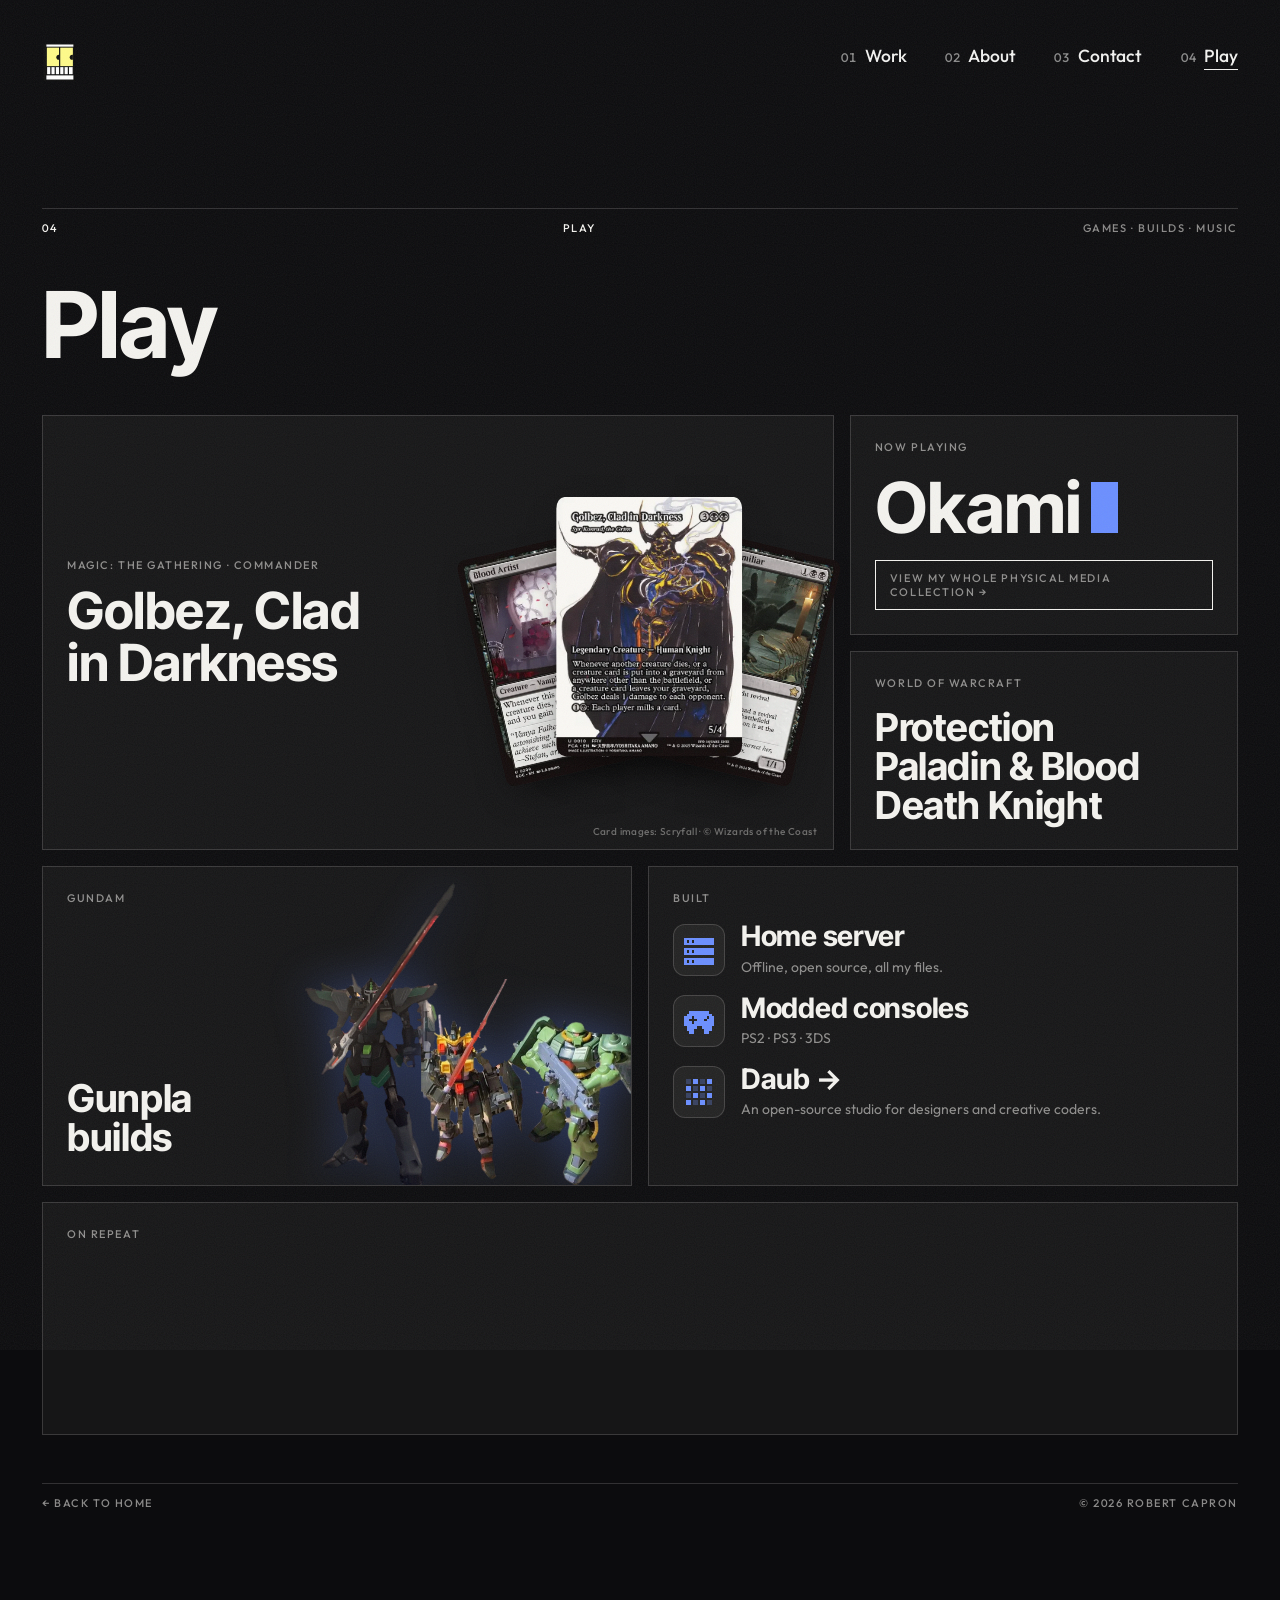
==== play/index.html @ 4571ce5e "Play page, About photo dissolve, footer + hero tweaks - Contact: rotating headline word with a pixel" ====
<!DOCTYPE html>
<html lang="en" class="dark play">
<head>
  <meta charset="UTF-8">
  <meta name="viewport" content="width=device-width, initial-scale=1.0">
  <title>Play — Robert Capron</title>
  <meta name="description" content="Games, ranks and things Robert Capron has built: Overwatch, WoW, Fortnite, a home server, modded consoles and Daub.">
  <meta name="theme-color" content="#0c0c0e">
  <link rel="icon" href="/favicon.svg" type="image/svg+xml">
  <link rel="apple-touch-icon" href="/apple-touch-icon.png">
  <meta property="og:type" content="website">
  <meta property="og:title" content="Play — Robert Capron">
  <meta property="og:description" content="Games, ranks and things I've built.">
  <meta property="og:image" content="/og-image.png">
  <meta name="twitter:card" content="summary_large_image">
  <link rel="preconnect" href="https://fonts.googleapis.com">
  <link rel="preconnect" href="https://fonts.gstatic.com" crossorigin>
  <link href="https://fonts.googleapis.com/css2?family=Outfit:wght@400;500;700&family=Inter+Tight:wght@600;700&display=swap" rel="stylesheet">
  <link rel="stylesheet" href="/styles.css?v=20261110">
</head>
<body>
  <div id="grain" aria-hidden="true"></div>

<a id="logo" href="/" aria-label="Robert Capron — home"><svg viewBox="246 118 148 164" role="img" aria-hidden="true"><defs><clipPath id="lg0"><rect x="266" y="141" width="50" height="76"/></clipPath><clipPath id="lg1"><rect x="321" y="141" width="52" height="76"/></clipPath></defs><rect id="lg-plate" x="252" y="124" width="126" height="153" fill="#111"/><rect x="264" y="128" width="111" height="9" fill="#fff"/><rect class="lg-panel" x="266" y="141" width="50" height="76" fill="#fffb89"/><rect class="lg-panel" x="321" y="141" width="52" height="76" fill="#fffb89"/><circle class="lg-eye" cx="315.5" cy="180.5" r="10.5" fill="#111" clip-path="url(#lg0)"/><circle class="lg-eye" cx="370.5" cy="180.5" r="10.5" fill="#111" clip-path="url(#lg1)"/><g fill="#fff"><rect class="tooth" x="267" y="221" width="13" height="29"/><rect class="tooth" x="285" y="221" width="13" height="29"/><rect class="tooth" x="303" y="221" width="13" height="29"/><rect class="tooth" x="321" y="221" width="13" height="29"/><rect class="tooth" x="339" y="221" width="13" height="29"/><rect class="tooth" x="357" y="221" width="15" height="29"/><rect id="lg-jaw" x="264" y="255" width="111" height="17"/></g></svg></a>

  <nav id="nav" aria-label="Primary">
    <ul>
      <li><a href="/#work"><span class="micro num">01</span><span class="lbl">Work</span></a></li>
      <li><a href="/#about"><span class="micro num">02</span><span class="lbl">About</span></a></li>
      <li><a href="/#contact"><span class="micro num">03</span><span class="lbl">Contact</span></a></li>
      <li><a href="/play/" aria-current="page"><span class="micro num">04</span><span class="lbl">Play</span></a></li>
    </ul>
  </nav>

  <main class="sec play">
    <div class="sec-bar micro"><span class="num">04</span><span>Play</span><span class="muted">Games · Builds · Music</span></div>
    <h1 class="sec-title display">Play</h1>

    <div class="bento">
      <!-- Magic: commander + two synergy cards, fanned -->
      <article class="tile t-magic">
        <div class="t-text">
          <span class="micro">Magic: The Gathering · Commander</span>
          <h2 class="display">Golbez, Clad in Darkness</h2>
        </div>
        <div class="fan" aria-label="Golbez, Clad in Darkness with Blood Artist and Nine-Lives Familiar">
          <img src="/play/magic/blood-artist.webp" alt="Blood Artist, a Magic: The Gathering creature card" width="488" height="680" loading="lazy">
          <img src="/play/magic/nine-lives-familiar.webp" alt="Nine-Lives Familiar, a Magic: The Gathering creature card" width="488" height="680" loading="lazy">
          <img class="cmdr" src="/play/magic/golbez-commander.webp" alt="Golbez, Clad in Darkness, a Magic: The Gathering legendary creature card with Syr Konrad, the Grim alternate art" width="488" height="680" loading="lazy">
        </div>
        <p class="credit micro">Card images: Scryfall · © Wizards of the Coast</p>
      </article>

      <article class="tile t-okami">
        <span class="micro">Now playing</span>
        <h2 class="display">Okami<span class="cursor" aria-hidden="true"></span></h2>
        <a class="btn micro" href="https://shelf.robart.nom.co" target="_blank" rel="noopener">View my whole physical media collection →</a>
      </article>

      <article class="tile t-wow">
        <span class="micro">World of Warcraft</span>
        <h2 class="display">Protection Paladin &amp; Blood Death Knight</h2>
      </article>

      <article class="tile t-gundam">
        <div class="g-text">
          <span class="micro">Gundam</span>
          <h2 class="display">Gunpla builds</h2>
        </div>
        <div class="g-figs" aria-label="Two of my Gunpla builds">
          <img class="g-black" src="/gunpla/black.webp?v=2" alt="A black and green Gundam build holding a long red-and-black beam lance" width="488" height="984" loading="lazy">
          <img class="g-duo" src="/gunpla/duo.webp?v=2" alt="Two Gunpla builds side by side: a yellow-and-gray Gundam with a pink beam saber next to a green Zaku holding a rifle" width="360" height="354" loading="lazy">
        </div>
      </article>

      <article class="tile t-built">
        <span class="micro">Built</span>
        <ul class="mini">
          <li><span class="ico"><svg class="px" viewBox="0 0 12 12" shape-rendering="crispEdges" fill="#6b8fff" aria-hidden="true"><rect x="0" y="1" width="1" height="1"/><rect x="1" y="1" width="1" height="1"/><rect x="2" y="1" width="1" height="1"/><rect x="3" y="1" width="1" height="1"/><rect x="4" y="1" width="1" height="1"/><rect x="5" y="1" width="1" height="1"/><rect x="6" y="1" width="1" height="1"/><rect x="7" y="1" width="1" height="1"/><rect x="8" y="1" width="1" height="1"/><rect x="9" y="1" width="1" height="1"/><rect x="10" y="1" width="1" height="1"/><rect x="11" y="1" width="1" height="1"/><rect x="0" y="2" width="1" height="1"/><rect x="2" y="2" width="1" height="1"/><rect x="4" y="2" width="1" height="1"/><rect x="5" y="2" width="1" height="1"/><rect x="6" y="2" width="1" height="1"/><rect x="7" y="2" width="1" height="1"/><rect x="8" y="2" width="1" height="1"/><rect x="9" y="2" width="1" height="1"/><rect x="10" y="2" width="1" height="1"/><rect x="11" y="2" width="1" height="1"/><rect x="0" y="3" width="1" height="1"/><rect x="1" y="3" width="1" height="1"/><rect x="2" y="3" width="1" height="1"/><rect x="3" y="3" width="1" height="1"/><rect x="4" y="3" width="1" height="1"/><rect x="5" y="3" width="1" height="1"/><rect x="6" y="3" width="1" height="1"/><rect x="7" y="3" width="1" height="1"/><rect x="8" y="3" width="1" height="1"/><rect x="9" y="3" width="1" height="1"/><rect x="10" y="3" width="1" height="1"/><rect x="11" y="3" width="1" height="1"/><rect x="0" y="5" width="1" height="1"/><rect x="1" y="5" width="1" height="1"/><rect x="2" y="5" width="1" height="1"/><rect x="3" y="5" width="1" height="1"/><rect x="4" y="5" width="1" height="1"/><rect x="5" y="5" width="1" height="1"/><rect x="6" y="5" width="1" height="1"/><rect x="7" y="5" width="1" height="1"/><rect x="8" y="5" width="1" height="1"/><rect x="9" y="5" width="1" height="1"/><rect x="10" y="5" width="1" height="1"/><rect x="11" y="5" width="1" height="1"/><rect x="0" y="6" width="1" height="1"/><rect x="2" y="6" width="1" height="1"/><rect x="4" y="6" width="1" height="1"/><rect x="5" y="6" width="1" height="1"/><rect x="6" y="6" width="1" height="1"/><rect x="7" y="6" width="1" height="1"/><rect x="8" y="6" width="1" height="1"/><rect x="9" y="6" width="1" height="1"/><rect x="10" y="6" width="1" height="1"/><rect x="11" y="6" width="1" height="1"/><rect x="0" y="7" width="1" height="1"/><rect x="1" y="7" width="1" height="1"/><rect x="2" y="7" width="1" height="1"/><rect x="3" y="7" width="1" height="1"/><rect x="4" y="7" width="1" height="1"/><rect x="5" y="7" width="1" height="1"/><rect x="6" y="7" width="1" height="1"/><rect x="7" y="7" width="1" height="1"/><rect x="8" y="7" width="1" height="1"/><rect x="9" y="7" width="1" height="1"/><rect x="10" y="7" width="1" height="1"/><rect x="11" y="7" width="1" height="1"/><rect x="0" y="9" width="1" height="1"/><rect x="1" y="9" width="1" height="1"/><rect x="2" y="9" width="1" height="1"/><rect x="3" y="9" width="1" height="1"/><rect x="4" y="9" width="1" height="1"/><rect x="5" y="9" width="1" height="1"/><rect x="6" y="9" width="1" height="1"/><rect x="7" y="9" width="1" height="1"/><rect x="8" y="9" width="1" height="1"/><rect x="9" y="9" width="1" height="1"/><rect x="10" y="9" width="1" height="1"/><rect x="11" y="9" width="1" height="1"/><rect x="0" y="10" width="1" height="1"/><rect x="2" y="10" width="1" height="1"/><rect x="4" y="10" width="1" height="1"/><rect x="5" y="10" width="1" height="1"/><rect x="6" y="10" width="1" height="1"/><rect x="7" y="10" width="1" height="1"/><rect x="8" y="10" width="1" height="1"/><rect x="9" y="10" width="1" height="1"/><rect x="10" y="10" width="1" height="1"/><rect x="11" y="10" width="1" height="1"/><rect x="0" y="11" width="1" height="1"/><rect x="1" y="11" width="1" height="1"/><rect x="2" y="11" width="1" height="1"/><rect x="3" y="11" width="1" height="1"/><rect x="4" y="11" width="1" height="1"/><rect x="5" y="11" width="1" height="1"/><rect x="6" y="11" width="1" height="1"/><rect x="7" y="11" width="1" height="1"/><rect x="8" y="11" width="1" height="1"/><rect x="9" y="11" width="1" height="1"/><rect x="10" y="11" width="1" height="1"/><rect x="11" y="11" width="1" height="1"/></svg></span><div><h3 class="display">Home server</h3><p>Offline, open source, all my files.</p></div></li>
          <li><span class="ico"><svg class="px" viewBox="0 0 12 12" shape-rendering="crispEdges" fill="#6b8fff" aria-hidden="true"><rect x="2" y="2" width="1" height="1"/><rect x="3" y="2" width="1" height="1"/><rect x="4" y="2" width="1" height="1"/><rect x="5" y="2" width="1" height="1"/><rect x="6" y="2" width="1" height="1"/><rect x="7" y="2" width="1" height="1"/><rect x="8" y="2" width="1" height="1"/><rect x="9" y="2" width="1" height="1"/><rect x="1" y="3" width="1" height="1"/><rect x="2" y="3" width="1" height="1"/><rect x="3" y="3" width="1" height="1"/><rect x="4" y="3" width="1" height="1"/><rect x="5" y="3" width="1" height="1"/><rect x="6" y="3" width="1" height="1"/><rect x="7" y="3" width="1" height="1"/><rect x="8" y="3" width="1" height="1"/><rect x="9" y="3" width="1" height="1"/><rect x="10" y="3" width="1" height="1"/><rect x="0" y="4" width="1" height="1"/><rect x="1" y="4" width="1" height="1"/><rect x="2" y="4" width="1" height="1"/><rect x="4" y="4" width="1" height="1"/><rect x="5" y="4" width="1" height="1"/><rect x="6" y="4" width="1" height="1"/><rect x="7" y="4" width="1" height="1"/><rect x="8" y="4" width="1" height="1"/><rect x="10" y="4" width="1" height="1"/><rect x="11" y="4" width="1" height="1"/><rect x="0" y="5" width="1" height="1"/><rect x="1" y="5" width="1" height="1"/><rect x="5" y="5" width="1" height="1"/><rect x="6" y="5" width="1" height="1"/><rect x="7" y="5" width="1" height="1"/><rect x="9" y="5" width="1" height="1"/><rect x="10" y="5" width="1" height="1"/><rect x="11" y="5" width="1" height="1"/><rect x="0" y="6" width="1" height="1"/><rect x="1" y="6" width="1" height="1"/><rect x="2" y="6" width="1" height="1"/><rect x="4" y="6" width="1" height="1"/><rect x="5" y="6" width="1" height="1"/><rect x="6" y="6" width="1" height="1"/><rect x="7" y="6" width="1" height="1"/><rect x="8" y="6" width="1" height="1"/><rect x="9" y="6" width="1" height="1"/><rect x="10" y="6" width="1" height="1"/><rect x="11" y="6" width="1" height="1"/><rect x="0" y="7" width="1" height="1"/><rect x="1" y="7" width="1" height="1"/><rect x="2" y="7" width="1" height="1"/><rect x="3" y="7" width="1" height="1"/><rect x="4" y="7" width="1" height="1"/><rect x="5" y="7" width="1" height="1"/><rect x="6" y="7" width="1" height="1"/><rect x="7" y="7" width="1" height="1"/><rect x="8" y="7" width="1" height="1"/><rect x="9" y="7" width="1" height="1"/><rect x="10" y="7" width="1" height="1"/><rect x="11" y="7" width="1" height="1"/><rect x="1" y="8" width="1" height="1"/><rect x="2" y="8" width="1" height="1"/><rect x="3" y="8" width="1" height="1"/><rect x="4" y="8" width="1" height="1"/><rect x="7" y="8" width="1" height="1"/><rect x="8" y="8" width="1" height="1"/><rect x="9" y="8" width="1" height="1"/><rect x="10" y="8" width="1" height="1"/><rect x="1" y="9" width="1" height="1"/><rect x="2" y="9" width="1" height="1"/><rect x="3" y="9" width="1" height="1"/><rect x="8" y="9" width="1" height="1"/><rect x="9" y="9" width="1" height="1"/><rect x="10" y="9" width="1" height="1"/><rect x="2" y="10" width="1" height="1"/><rect x="3" y="10" width="1" height="1"/><rect x="8" y="10" width="1" height="1"/><rect x="9" y="10" width="1" height="1"/></svg></span><div><h3 class="display">Modded consoles</h3><p>PS2 · PS3 · 3DS</p></div></li>
          <li><span class="ico"><svg class="px weave" viewBox="0 0 19 19" shape-rendering="crispEdges" fill="#6b8fff" aria-hidden="true"><rect x="0" y="0" width="4" height="4" fill-opacity="0.28"/><rect x="5" y="0" width="4" height="4"/><rect x="10" y="0" width="4" height="4" fill-opacity="0.28"/><rect x="15" y="0" width="4" height="4"/><rect x="0" y="5" width="4" height="4"/><rect x="5" y="5" width="4" height="4" fill-opacity="0.28"/><rect x="10" y="5" width="4" height="4"/><rect x="15" y="5" width="4" height="4" fill-opacity="0.28"/><rect x="0" y="10" width="4" height="4" fill-opacity="0.28"/><rect x="5" y="10" width="4" height="4"/><rect x="10" y="10" width="4" height="4" fill-opacity="0.28"/><rect x="15" y="10" width="4" height="4"/><rect x="0" y="15" width="4" height="4"/><rect x="5" y="15" width="4" height="4" fill-opacity="0.28"/><rect x="10" y="15" width="4" height="4"/><rect x="15" y="15" width="4" height="4" fill-opacity="0.28"/></svg></span><div><h3 class="display"><a href="https://daubdesign.app" target="_blank" rel="noopener">Daub →</a></h3><p>An open-source studio for designers and creative coders.</p></div></li>
        </ul>
      </article>

      <article class="tile t-music">
        <span class="micro">On repeat</span>
        <iframe title="Spotify: Land of 1000 Chances" src="https://open.spotify.com/embed/album/6uHaZbJuGdmOIrNreTWXYC?utm_source=generator&theme=0" width="100%" height="152" frameborder="0" allow="autoplay; clipboard-write; encrypted-media; fullscreen; picture-in-picture" loading="lazy"></iframe>
      </article>
    </div>

    <div class="play-foot micro num">
      <a href="/">← Back to home</a>
      <span>© 2026 Robert Capron</span>
    </div>
  </main>

</body>
</html>
---- styles.css ----
/* Robert Capron — portfolio styles */

/* ── FONTS — from the Figma style sheet ── */
@font-face {
  font-family: 'Tosh a'; font-weight: 400; font-display: swap;
  src: local('Tosh a'), local('Tosh a Regular'), local('ToshA-Regular'),
       url('fonts/ToshA-Regular.woff2') format('woff2');
}
@font-face {
  font-family: 'Tosh a'; font-weight: 500; font-display: swap;
  src: local('Tosh a Medium'), local('ToshA-Medium'),
       url('fonts/ToshA-Medium.woff2') format('woff2');
}
@font-face {
  font-family: 'Tosh a'; font-weight: 700; font-display: swap;
  src: local('Tosh a Bold'), local('ToshA-Bold'),
       url('fonts/ToshA-Bold.woff2') format('woff2');
}
@font-face {
  font-family: 'Coolvetica'; font-weight: 400 700; font-display: swap;
  src: local('Coolvetica'), local('Coolvetica Rg'), local('CoolveticaRg-Regular'),
       url('fonts/Coolvetica.woff2') format('woff2');
}

/* ── TOKENS ── */
:root {
  /* spacing — Figma variables xs / s / (m) / lg / xl / xxl */
  --xs: 4px; --s: 8px; --m: 16px; --lg: 24px; --xl: 48px; --xxl: 96px;
  /* one page gutter, shared by the nav, hero, sections and wall */
  --gutter: clamp(16px, 3.3vw, 48px);

  /* type — Figma style sheet (16 / 24 / 36 / 64 / 96) as a fluid scale */
  --f-body: 'Tosh a', 'Outfit', system-ui, sans-serif;
  --f-display: 'Coolvetica', 'Inter Tight', 'Helvetica Neue', sans-serif;
  --fs-micro: 11px;
  --fs-small: 14px;
  --fs-body: 16px;
  --fs-lead: clamp(20px, 1.8vw, 28px);
  --fs-h3: clamp(24px, 2.1vw, 32px);
  --fs-h2: clamp(48px, 7.2vw, 112px);
  --fs-display: clamp(72px, 13.5vw, 232px);

  /* colour — pulled from the mood board */
  --paper: #f4f3ef;   /* poster stock */
  --ink:   #0c0c0e;
  --blue:  #1f47d6;   /* liquid speckle ink */
  --swirl: #6b8fff;   /* periwinkle from the hero swirl */
  --pink:  #ff4fa8;

  /* theme — --bg is driven from JS; .dark flips the foreground */
  --bg:    var(--paper);
  --fg:    var(--ink);
  --muted: rgba(12,12,14,0.5);
  --rule:  rgba(12,12,14,0.14);
}
html.dark {
  --fg:    var(--paper);
  --muted: rgba(244,243,239,0.55);
  --rule:  rgba(244,243,239,0.16);
}

* { margin: 0; padding: 0; box-sizing: border-box; }
html { scroll-behavior: smooth; }
body {
  background: var(--bg); color: var(--fg); transition: color 0.4s;
  font-family: var(--f-body); font-size: var(--fs-body); line-height: 1.55;
  -webkit-font-smoothing: antialiased; -moz-osx-font-smoothing: grayscale;
  text-rendering: optimizeLegibility; font-kerning: normal;
  overflow-x: hidden;
}
a { color: inherit; }
img { display: block; max-width: 100%; }
h1, h2, h3 { font-weight: inherit; text-wrap: balance; }
p { text-wrap: pretty; }

/* type roles */
.display { font-family: var(--f-display); font-weight: 700; letter-spacing: -0.01em; line-height: 0.9; }
.micro   { font-size: var(--fs-micro); font-weight: 500; letter-spacing: 0.14em; text-transform: uppercase; line-height: 1.4; }
.num     { font-variant-numeric: tabular-nums; }
.muted   { color: var(--muted); }
.vert    { writing-mode: vertical-rl; transform: rotate(180deg); }

/* ── GRAIN — sits over everything, like printed stock ── */
#grain {
  position: fixed; inset: -50%; z-index: 90; pointer-events: none; opacity: 0.07;
  background-image: url("data:image/svg+xml;utf8,<svg xmlns='http://www.w3.org/2000/svg' width='160' height='160'><filter id='n'><feTurbulence type='fractalNoise' baseFrequency='0.9' numOctaves='2' stitchTiles='stitch'/></filter><rect width='100%' height='100%' filter='url(%23n)'/></svg>");
  animation: grainShift 0.8s steps(4) infinite;
}
@keyframes grainShift {
  0% { transform: translate(0,0); } 25% { transform: translate(-3%,2%); }
  50% { transform: translate(2%,-3%); } 75% { transform: translate(-2%,-1%); }
}

/* ── LOGO — animated skull mark, top left (kept out of the nav's blend so its colours hold) ── */
#logo {
  position: fixed; top: var(--gutter); left: var(--gutter); z-index: 81;
  display: block; width: 36px; height: 40px; line-height: 0;
  opacity: var(--ui-in, 1); transition: opacity 0.3s, transform 0.3s cubic-bezier(.2,.8,.2,1);
}
#logo:hover { transform: translateY(-2px) rotate(-4deg); }
#logo svg { width: 100%; height: 100%; display: block; overflow: visible; }
#logo:focus-visible { outline: 2px solid var(--blue); outline-offset: 6px; }

/* ── NAV — difference blend so it reads on paper and on black ── */
#nav {
  position: fixed; top: 0; left: 0; right: 0; z-index: 80;
  display: flex; justify-content: flex-end; align-items: flex-start;
  padding: var(--gutter); color: #fff; mix-blend-mode: difference;
  pointer-events: none; transition: opacity 0.3s; opacity: var(--ui-in, 1);
}
#nav a { pointer-events: auto; text-decoration: none; }
#nav ul { list-style: none; display: flex; gap: clamp(24px, 3vw, 43px); }
#nav li a { display: flex; gap: 7.5px; align-items: baseline; font-size: 17.5px; font-weight: 500; letter-spacing: -0.005em; }
#nav li a .micro { font-size: 12.5px; opacity: 0.55; letter-spacing: 0.08em; }
#nav li a .lbl { background: linear-gradient(currentColor, currentColor) 0 100% / 0 1px no-repeat; transition: background-size 0.3s cubic-bezier(.2,.8,.2,1); padding-bottom: 1px; }
#nav li a:hover .lbl { background-size: 100% 1px; }

/* ── HERO — pinned while the blob dissolves ── */
/* 90vh of intro (blob shrinks, UI fades in) + the 130vh dissolve */
#hero { position: relative; height: 320vh; }
#home { position: absolute; top: 90vh; left: 0; width: 1px; height: 1px; }
/* after the intro has played: no intro stretch, so you can't scroll back to it (script.js: finishIntro) */
html.intro-done #hero { height: 230vh; }
html.intro-done #home { top: 0; }
html { overflow-anchor: none; }   /* finishIntro moves the scroll itself; the browser mustn't adjust it too */
.hero-pin { position: sticky; top: 0; height: 100vh; height: 100svh; overflow: hidden; }
#blob { position: absolute; inset: 0; width: 100%; height: 100%; display: block; }
/* the hero: Dimensional Etch (script.js: startEtchHero); ?hero=blob shows the glass blob instead */
.hero-etch { position: fixed; inset: 0; z-index: 0; width: 100%; height: 100%; border: 0; display: block; pointer-events: none; background: transparent; transform-origin: 50% 50%; }   /* behind the hero text and the sections, so it bleeds into the work wall */
/* the pixel cursor trail follows you down the whole site: over the hero's blob, but behind the
   sections' content (they sit at z 2) so it never paints over text, posters or photos */
#hero-pix { position: fixed; inset: 0; width: 100%; height: 100%; display: block; z-index: 1; pointer-events: none; }
body.case-open #hero-pix { display: none; }
#blob.fallback {
  background:
    radial-gradient(40% 50% at 62% 48%, #ff9bd2 0%, #b9a4ff 35%, #9ff0d8 55%, transparent 72%),
    var(--paper);
  filter: blur(8px);
}
.hero-ui {
  position: absolute; inset: 0; padding: var(--gutter); pointer-events: none;
  opacity: var(--ui-in, 1);
  /* the cursor lens hides the real text; halftone dots are drawn in its place */
  --lx: -999px; --ly: -999px; --lr: 0px;
  -webkit-mask-image: radial-gradient(circle var(--lr) at var(--lx) var(--ly), transparent 84%, #000 92%);
          mask-image: radial-gradient(circle var(--lr) at var(--lx) var(--ly), transparent 84%, #000 92%);
}
#hero-type { position: absolute; inset: 0; width: 100%; height: 100%; pointer-events: none; opacity: var(--ui-in, 1); }
/* poster furniture: sits on a line just under the nav, and on the side edges */
.hero-date { position: absolute; top: calc(var(--gutter) + 44px); right: var(--gutter); text-align: right; }
.hero-date div + div { color: var(--muted); }
/* tiny hero switch (Etch ⇄ blob) under the date */
.hero-switch {
  display: inline-flex; align-items: center; gap: 6px; margin-top: var(--s); padding: 3px 0;
  font: inherit; letter-spacing: inherit; text-transform: inherit; color: var(--muted);
  background: none; border: 0; cursor: pointer; pointer-events: auto;
}
.hero-switch .dot { width: 7px; height: 7px; border-radius: 50%; border: 1px solid currentColor; transition: background 0.2s; }
.hero-switch:hover, .hero-switch:focus-visible { color: var(--fg); }
.hero-switch:hover .dot, .hero-switch:focus-visible .dot { background: currentColor; }
.hero-switch:focus-visible { outline: 2px solid var(--blue); outline-offset: 3px; }
/* top-left label mirrors the date block top-right — a poster header, clear of the intro at any height */
.hero-vert-l { position: absolute; left: var(--gutter); top: calc(var(--gutter) + 56px); color: var(--muted); }
.hero-foot {
  position: absolute; left: var(--gutter); right: var(--gutter); bottom: var(--gutter);
  display: flex; justify-content: space-between; align-items: flex-end; gap: var(--xl);
}
.hero-foot .intro .intro-title { white-space: nowrap; }   /* the whole title on one line */
.hero-foot .intro { max-width: none; margin-bottom: var(--lg); font-size: var(--fs-body); line-height: 1.5; }
#hero h1 { font-size: var(--fs-display); line-height: 0.84; letter-spacing: -0.01em; margin: 0 0 0.08em -0.05em; }  /* bottom margin keeps the p descender off the screen edge */
/* Coolvetica's r runs into a following t / o at display size — open those two pairs */
#hero h1 .k-rt { margin-right: 0.02em; }   /* r joins the t's crossbar */
#hero h1 .k-ro { margin-right: 0; }   /* r–o: no extra space, matches the reference */
.hero-read { text-align: right; flex-shrink: 0; }
.hero-read .pct { font-family: var(--f-display); font-weight: 700; font-size: var(--fs-h3); line-height: 1; letter-spacing: -0.02em; margin-bottom: var(--s); }
.hero-read .track { width: 128px; height: 2px; background: var(--rule); margin: var(--m) 0 0 auto; }
.hero-read .fill  { height: 100%; width: 0; background: var(--fg); }

/* ── SECTIONS — one header pattern everywhere:
   hairline rule · index / label / meta · big display title ── */
.sec { position: relative; z-index: 2; padding: var(--xxl) var(--gutter); }
.sec-bar {
  display: grid; grid-template-columns: 1fr 1fr auto; gap: var(--m); align-items: baseline;
  padding-top: 12px; border-top: 1px solid var(--rule);
}
.sec-bar .muted:last-child { text-align: right; }
.sec-title { font-size: var(--fs-h2); margin-top: var(--xl); }
.sec-title sup { font-family: var(--f-body); font-size: var(--fs-micro); font-weight: 500; letter-spacing: 0.14em;
                 vertical-align: top; position: relative; top: 0.9em; margin-left: 0.5em; color: var(--swirl); }

/* ── WORK — the poster wall ── */
.wall {
  display: grid; grid-template-columns: repeat(var(--cols, 3), minmax(0, 1fr));
  gap: var(--xxl) var(--gutter); margin-top: var(--xl);
  max-width: calc(var(--cols, 3) * 440px + (var(--cols, 3) - 1) * var(--gutter));
}
.card { position: relative; cursor: pointer; outline: none; }
.card:nth-child(3n+2) { margin-top: var(--xxl); }
.card:nth-child(3n+3) { margin-top: var(--xl); }
.card-poster {
  position: relative; aspect-ratio: 3 / 4; background: #fff; overflow: hidden;
  box-shadow: 0 0 0 1px var(--rule);
  transition: transform 0.5s cubic-bezier(.2,.8,.2,1), box-shadow 0.5s;
}
.card:nth-child(4n+2) .card-poster { aspect-ratio: 4 / 5; }
.card:hover .card-poster, .card:focus-visible .card-poster {
  transform: translateY(-6px);
  box-shadow: 0 28px 56px -28px rgba(12,12,14,0.35), 0 0 0 1px var(--rule);
}
.card:focus-visible .card-poster { outline: 2px solid var(--blue); outline-offset: 4px; }
.card canvas { position: absolute; inset: 0; width: 100%; height: 100%; display: block; }
/* poster furniture printed on each card — one inset, one type size */
.pf { position: absolute; z-index: 2; pointer-events: none; color: var(--ink); }
.pf-name { top: 14px; left: 14px; }
.pf-num  { top: 14px; right: 14px; }
.pf-vert { left: 14px; bottom: 14px; color: rgba(12,12,14,0.5); }
.pf-tag  { right: 14px; bottom: 14px; background: var(--swirl); padding: 2px 6px; }
.card-meta {
  display: grid; grid-template-columns: 1fr auto; gap: var(--m); align-items: baseline;
  padding-top: var(--m); margin-top: var(--m); border-top: 1px solid var(--rule);
}
.card-meta h3 { font-family: var(--f-display); font-weight: 700; font-size: var(--fs-h3); line-height: 1; letter-spacing: -0.025em; }
.card-meta .micro { color: var(--muted); }

/* ── ABOUT ── */
#about { overflow: hidden; }
.about-body { display: grid; grid-template-columns: minmax(0, 5fr) minmax(0, 7fr); gap: var(--xl) var(--gutter); align-items: center; margin-top: var(--xl); }
.about-text .sec-title { margin-top: 0; }
.about-media { display: grid; grid-template-columns: repeat(2, minmax(0, 1fr)); gap: 0; width: min(760px, 100%); margin: 0 0 0 auto; padding: var(--lg) 0; }
.about-media > * { aspect-ratio: 1; width: 100%; object-fit: cover; }
/* fanned out like a hand of prints: paper border, pivot from the bottom, overlap in the middle */
.about-media img {
  position: relative; background: var(--paper); padding: 8px;
  box-shadow: 0 24px 48px -20px rgba(0,0,0,0.6), 0 2px 6px rgba(0,0,0,0.25);
  transform-origin: 50% 100%;
  transition: transform 0.5s cubic-bezier(.2,.8,.2,1);
}
.about-media img:nth-child(1) { transform: translateX(6%) rotate(-7deg); z-index: 1; }
.about-media img:nth-child(2) { transform: translateX(-6%) rotate(6deg); z-index: 2; }
/* hover: the fan opens a little; the photo under the pointer straightens and comes forward */
.about-media:hover img:nth-child(1) { transform: translateX(0) rotate(-10deg); }
.about-media:hover img:nth-child(2) { transform: translateX(0) rotate(9deg); }
.about-media img:hover { z-index: 3; }
.about-media:hover img:nth-child(1):hover { transform: translateX(-2%) translateY(-4%) rotate(-2deg) scale(1.03); }
.about-media:hover img:nth-child(2):hover { transform: translateX(2%) translateY(-4%) rotate(2deg) scale(1.03); }
.about-ph { background: #d9d9d9; color: rgba(12,12,14,0.45); padding: var(--m); }
.about-lead { margin-top: var(--xl); font-size: var(--fs-lead); line-height: 1.3; letter-spacing: -0.01em; max-width: 20em; }
/* halftone backdrop behind About, bleeding into Contact (script.js: ABOUT BACKDROP) */
.about-backdrop { position: absolute; left: 0; width: 100%; display: block; pointer-events: none; z-index: 1; }   /* below the sections (z 2); top/height set in script.js */
/* favourites — the skull guy hides behind the WITR print (eyes peeking, the odd pop-up); clicking him sends the sprites flying out */
.about-media { position: relative; }
.about-media > .about-pals { position: absolute; inset: 0; z-index: 0; aspect-ratio: auto; width: auto; pointer-events: none; }
.about-media > .about-pals.front { z-index: 19; }   /* above the print stack (z 1-8) */
.pal canvas { display: block; image-rendering: pixelated; }
/* the skull: same die-cut paper outline as the sprites, so the black plate reads on the dark section */
.about-media > .peeker svg {
  display: block; width: 84px; height: 93px; overflow: visible;
  filter: drop-shadow(3px 0 0 #f4f1e8) drop-shadow(-3px 0 0 #f4f1e8) drop-shadow(0 3px 0 #f4f1e8) drop-shadow(0 -3px 0 #f4f1e8)
          drop-shadow(0 10px 14px rgba(0,0,0,0.45));
}
/* each flyer waits behind the middle of the photos, tiny, then arcs out to its spot */
.pal {
  position: absolute; left: 45%; top: 35%; pointer-events: none; opacity: 0;
  transform: scale(0.2) rotate(0deg);
  filter: drop-shadow(0 10px 14px rgba(0,0,0,0.45));
  transition: left 0.6s cubic-bezier(.2,1.3,.4,1) var(--delay), top 0.6s cubic-bezier(.3,1.6,.4,1) var(--delay),
              transform 0.6s cubic-bezier(.3,1.6,.4,1) var(--delay), opacity 0.2s var(--delay);
}
.about-pals.out .pal { left: var(--x); top: var(--y); opacity: 1; transform: scale(1) rotate(var(--tilt)); pointer-events: auto; }
.about-pals.out .pal:hover { transform: scale(1.06) rotate(calc(var(--tilt) * 0.4)); transition-delay: 0s; }
/* the skull guy: a sticker on the front of the prints, wiggling, with a hop now and then */
.about-media > .peeker {
  position: absolute; left: calc(50% - 42px); bottom: 2px;   /* stuck on the front of the prints, bottom middle where they meet */ z-index: 20; aspect-ratio: auto; width: auto;
  padding: 0; border: 0; background: none; cursor: pointer;
  animation: peekBob 9s ease-in-out infinite;
  transform-origin: 50% 100%;
  transition: translate 0.35s cubic-bezier(.3,1.6,.5,1);
}
.about-media > .peeker:hover, .about-media > .peeker:focus-visible { translate: 0 -8px; animation-play-state: paused; }
.about-media > .peeker:focus-visible { outline: 2px solid var(--blue); outline-offset: 4px; }
/* a slow side-to-side wiggle; near the end of each 9s loop he does a little hop */
@keyframes peekBob { 0%, 100% { transform: translateY(0) rotate(-4deg); } 40% { transform: translateY(0) rotate(4deg); } 80% { transform: translateY(0) rotate(-4deg); } 86% { transform: translateY(-14px) rotate(2deg); } 92% { transform: translateY(0) rotate(-4deg); } }

/* ── CONTACT — pixel field ── */
#contact { position: relative; z-index: 2; min-height: 100vh; min-height: 100svh; overflow: hidden; }
#pixels { position: absolute; inset: 0; width: 100%; height: 100%; display: block; }
.contact-ui {
  position: relative; z-index: 2; min-height: inherit; pointer-events: none;
  display: flex; flex-direction: column; justify-content: space-between; gap: var(--xl);
  padding: var(--xxl) var(--gutter) var(--gutter);
}
.contact-ui h2 { font-size: clamp(56px, 10vw, 180px); line-height: 0.86; letter-spacing: -0.01em; margin-top: var(--xl); color: var(--paper); mix-blend-mode: difference; }
.contact-links { display: flex; flex-wrap: wrap; justify-content: center; gap: var(--s); pointer-events: auto; }
.contact-links a {
  display: inline-flex; gap: var(--s); align-items: center; text-decoration: none;
  background: var(--paper); color: var(--ink); padding: var(--s) var(--m); font-size: var(--fs-lead);
  transition: background 0.2s, color 0.2s;
}
.contact-links a:hover { background: var(--swirl); }
.contact-links svg { width: 22px; height: 22px; flex-shrink: 0; }
/* icon-only circles */
.contact-links a { width: 52px; height: 52px; padding: 0; border-radius: 50%; justify-content: center; }
.contact-links { margin-bottom: var(--lg); }
.contact-foot { display: flex; flex-direction: column; align-items: center; text-align: center; gap: 6px; padding-top: 12px; border-top: 1px solid var(--rule); color: var(--muted); }
/* big centered footer: headline, icons and legal line share one centre axis */
.contact-ui { align-items: center; text-align: center; }
.contact-ui > * { width: 100%; }
.contact-ui .sec-bar { text-align: left; }

/* rotating word in the contact headline (drawn on a canvas by script.js) */
.swap { display: inline-block; position: relative; }

/* ── CASE STUDY — circle reveal from the click point ── */
#case {
  position: fixed; inset: 0; z-index: 70; background: var(--paper); overflow-y: auto;
  /* always a light sheet, whatever the page behind it is doing */
  --fg: var(--ink); --muted: rgba(12,12,14,0.5); --rule: rgba(12,12,14,0.14); color: var(--ink);
  clip-path: circle(0px at var(--cx, 50%) var(--cy, 50%));
  transition: clip-path 0.75s cubic-bezier(.7,0,.2,1); visibility: hidden;
}
#case.open { clip-path: circle(150vmax at var(--cx, 50%) var(--cy, 50%)); visibility: visible; }
#case.closing { visibility: visible; }
.case-inner { display: grid; grid-template-columns: 5fr 7fr; min-height: 100vh; }
.case-media { position: sticky; top: 0; height: 100vh; background: #fff center / cover no-repeat; border-right: 1px solid var(--rule); overflow: hidden; }
.case-media img { position: absolute; inset: var(--xl); width: calc(100% - 2 * var(--xl)); height: calc(100% - 2 * var(--xl)); object-fit: contain; }
.case-body { padding: calc(var(--xxl) + var(--m)) var(--gutter) var(--xxl) calc(var(--gutter) * 1.5); max-width: 860px; }
.case-kicker { display: flex; gap: var(--m); align-items: baseline; padding-top: 12px; border-top: 1px solid var(--rule); }
.case-kicker .n { color: var(--blue); }
#case-title { font-size: var(--fs-h2); margin: var(--xl) 0 var(--lg); }
#case-tag { display: inline-block; background: var(--swirl); padding: 2px 8px; margin-bottom: var(--lg); }
#case-desc { margin-top: var(--lg); }
#case-desc p { font-size: 18px; line-height: 1.6; max-width: 60ch; }
#case-desc p + p { margin-top: 1.1em; }
#case-desc > p:first-child { font-size: var(--fs-lead); line-height: 1.35; letter-spacing: -0.01em; max-width: 34ch; margin-bottom: var(--lg); }
/* facts row — role / timeline / client / scope */
.case-meta { display: grid; grid-template-columns: repeat(auto-fit, minmax(150px, 1fr)); column-gap: var(--lg); margin: var(--xl) 0 0; border-top: 1px solid var(--rule); }
.case-meta div { display: grid; gap: 6px; align-content: start; padding: 12px 0 var(--m); border-bottom: 1px solid var(--rule); }
.case-meta dt { color: var(--muted); }
.case-meta dd { font-size: var(--fs-body); line-height: 1.35; }
/* numbered sections — the same hairline + index pattern as the page's section bars */
.case-sec { margin-top: var(--xxl); }
.case-sec-bar { display: flex; gap: var(--m); align-items: baseline; padding-top: 12px; border-top: 1px solid var(--rule); }
.case-sec-bar .num { color: var(--blue); }
.case-sec h3 { font-family: var(--f-display); font-weight: 700; font-size: var(--fs-h3); line-height: 1.05; letter-spacing: -0.025em; margin: var(--lg) 0 var(--m); }
/* section layout variants */
#case-desc .case-sec--statement p { font-size: var(--fs-lead); line-height: 1.3; letter-spacing: -0.01em; max-width: 26ch; }
.case-split { display: grid; grid-template-columns: minmax(0, 1fr) minmax(0, 1fr); gap: var(--xl); align-items: start; }
.case-split .case-figs { margin-top: var(--lg); }
.case-sec--media-first .case-figs { margin-top: var(--lg); }
.case-sec--media-first .case-text h3 { margin-top: var(--lg); }
/* label + text rows (Scope: Hardware / Content / Functionality …) */
.case-items { margin-top: var(--lg); border-top: 1px solid var(--rule); max-width: 60ch; }
.case-items div { display: grid; grid-template-columns: 9em 1fr; gap: var(--m); padding: 12px 0; border-bottom: 1px solid var(--rule); }
.case-items dt { color: var(--muted); padding-top: 0.35em; }
.case-items dd { font-size: 18px; line-height: 1.5; }
/* images — one per row, or side by side with `cols` */
.case-figs { display: grid; grid-template-columns: repeat(var(--n, 1), minmax(0, 1fr)); gap: var(--m); margin-top: var(--lg); }
.case-fig img { width: 100%; border: 1px solid var(--rule); }
/* placeholders — swap for real images/text later */
.case-ph {
  display: flex; flex-direction: column; justify-content: space-between; gap: var(--s);
  padding: var(--m); color: var(--muted);
  background: repeating-linear-gradient(-45deg, transparent 0 10px, rgba(12,12,14,0.035) 10px 11px), #fff;
  border: 1px dashed rgba(12,12,14,0.25);
}
.case-ph span:last-child { color: var(--ink); }
#case-desc p.case-ph-text { color: var(--muted); border-left: 2px dashed rgba(12,12,14,0.25); padding-left: var(--m); }
.case-fig figcaption { margin-top: var(--s); color: var(--muted); font-size: var(--fs-small); line-height: 1.45; }
#case-gallery { display: grid; gap: var(--lg); margin-top: var(--xl); }
#case-gallery .case-fig { margin-top: 0; }
/* next project — closes the loop so a reader keeps going */
#case-next {
  display: grid; gap: var(--m); width: 100%; margin-top: var(--xxl); padding: 12px 0 0;
  background: none; border: 0; border-top: 1px solid var(--rule); color: inherit; font: inherit; text-align: left; cursor: pointer;
}
#case-next .micro { display: flex; gap: var(--m); color: var(--muted); }
#case-next .display { font-size: clamp(40px, 5vw, 80px); transition: color 0.2s; }
#case-next:hover .display, #case-next:focus-visible .display { color: var(--blue); }
#case-next:focus-visible { outline: 2px solid var(--blue); outline-offset: 6px; }
#case-close {
  position: fixed; top: var(--gutter); right: var(--gutter); z-index: 2;
  font: inherit; font-size: var(--fs-micro); font-weight: 500; letter-spacing: 0.14em; text-transform: uppercase;
  background: var(--ink); color: var(--paper); border: 0; padding: 10px 14px; cursor: pointer;
}
#case-close:hover { background: var(--blue); }
body.case-open { overflow: hidden; }
html.intro #nav a, html.intro #logo { pointer-events: none; }
body.case-open #nav, body.case-open #logo { opacity: 0; visibility: hidden; }

/* ── CURSOR TAG — appears over posters ── */
#tag {
  position: fixed; left: 0; top: 0; z-index: 85; pointer-events: none;
  background: var(--ink); color: var(--paper); padding: 5px 8px; white-space: nowrap;
  transform: translate(-100px, -100px); opacity: 0; transition: opacity 0.2s;
}
#tag.on { opacity: 1; }

/* ── RESPONSIVE ── */
@media (max-width: 1000px) {
  .hero-vert-l { display: none; }
  .wall { grid-template-columns: repeat(2, minmax(0, 1fr)); gap: var(--xl) var(--gutter); }
  .card:nth-child(n) { margin-top: 0; }
  .card:nth-child(2n) { margin-top: var(--xl); }
  .case-inner { grid-template-columns: 1fr; }
  .case-media { position: relative; height: 60vh; border-right: 0; border-bottom: 1px solid var(--rule); }
  .case-body { padding: var(--xl) var(--gutter) var(--xxl); }
  .case-split { grid-template-columns: 1fr; gap: 0; }
  .about-body { grid-template-columns: 1fr; }
  .about-media { width: 88%; margin-right: auto; }   /* room for the tilted corners */
}
@media (max-width: 640px) {
  .hero-foot .intro .intro-title { white-space: normal; }   /* narrow phones: let it wrap */
  .about-pals .pal canvas { width: auto; height: auto; max-width: 96px; max-height: 120px; }   /* smaller stickers on phones */
  .about-media > .peeker svg { width: 64px; height: 71px; }
  :root { --xl: 32px; --xxl: 64px; }
  #logo { width: 31px; height: 34px; }
  #nav li a .micro { display: none; }
  .sec-bar { grid-template-columns: auto 1fr auto; }
  .hero-foot { flex-direction: column; align-items: flex-start; gap: var(--m); }
  .hero-read { text-align: left; padding-bottom: 0; }
  .hero-read .track { margin-left: 0; }
  .wall { grid-template-columns: 1fr; }
  .card:nth-child(n) { margin-top: 0; }
  .contact-links a { width: 46px; height: 46px; }
}
@media (pointer: coarse) { #tag { display: none; } }
@media (prefers-reduced-motion: reduce) {
  html { scroll-behavior: auto; }
  #grain { animation: none; }
  #case { transition: none; }
  .about-media img { transition: none; }
  .pal, .about-media > .peeker { transition: none; animation: none; }
}


/* ── PLAY page (/play/): one board of tiles ── */
html.play { --bg: var(--ink); }
.play { min-height: 100vh; padding-top: calc(var(--xxl) + 8px); }
.bento { display: grid; grid-template-columns: repeat(6, minmax(0, 1fr)); gap: var(--m); margin-top: var(--xl); }
.tile {
  position: relative; min-width: 0; display: flex; flex-direction: column; gap: var(--m); padding: var(--lg);
  border: 1px solid var(--rule); background: rgba(244,243,239,0.04); transition: border-color 0.2s, background 0.2s;
}
.tile:hover { border-color: var(--swirl); background: rgba(107,143,255,0.07); }
.tile > .micro, .t-text > .micro { color: var(--muted); }
.tile h2 { font-size: clamp(26px, 3vw, 44px); line-height: 1.02; }
.t-magic  { grid-column: span 4; grid-row: span 2; display: grid; grid-template-columns: minmax(0, 1fr) minmax(220px, 320px); gap: var(--xl) var(--lg); align-items: center; }
.t-magic h2 { font-size: clamp(32px, 4vw, 60px); margin-top: var(--s); }
.t-okami  { grid-column: span 2; justify-content: space-between; gap: var(--m); min-height: 150px; }
.t-okami h2 { font-size: clamp(44px, 5.5vw, 84px); }
.t-wow    { grid-column: span 2; justify-content: space-between; min-height: 150px; }
.t-gundam { grid-column: span 3; display: grid; grid-template-columns: minmax(0, 1fr) auto; align-items: end; gap: var(--m); min-height: 320px; overflow: hidden; }
.g-text { display: flex; flex-direction: column; gap: var(--m); align-self: stretch; justify-content: space-between; }
.g-text .micro:first-child { color: var(--muted); }
.g-text h2 { margin-top: auto; margin-bottom: 4px; }
.btn { display: inline-block; align-self: flex-start; padding: 10px 14px; border: 1px solid var(--fg); color: var(--fg); text-decoration: none; line-height: 1.3; transition: background 0.2s, color 0.2s, border-color 0.2s; }
.btn:hover, .btn:focus-visible { background: var(--swirl); border-color: var(--swirl); color: var(--ink); outline: none; }
.g-figs { position: relative; display: flex; align-items: flex-end; align-self: end; margin: calc(var(--lg) * -1) calc(var(--lg) * -1) calc(var(--lg) * -1) 0; }
.g-figs img { height: auto; filter: drop-shadow(0 0 22px rgba(107,143,255,0.38)) drop-shadow(0 10px 14px rgba(0,0,0,0.45)); transition: transform 0.4s cubic-bezier(.2,.8,.2,1); }
.g-black { width: 150px; margin-right: -34px; position: relative; z-index: 1; }
.g-duo   { width: 210px; position: relative; z-index: 2; }
.t-gundam:hover .g-black { transform: translateY(-6px) rotate(-2deg); }
.t-gundam:hover .g-duo   { transform: translateY(-4px) rotate(1.5deg); }
.t-built  { grid-column: span 3; }
.t-music  { grid-column: 1 / -1; }
.t-music iframe { display: block; width: 100%; border: 0; border-radius: 12px; color-scheme: normal; }
/* the built things: three little items inside one tile */
.mini { list-style: none; display: grid; grid-template-columns: minmax(0, 1fr); gap: var(--m); }
.mini li { display: flex; flex-direction: row; align-items: center; gap: 16px; }
.mini h3 { font-size: clamp(22px, 2.2vw, 32px); line-height: 1.05; }
.mini p { margin-top: 6px; color: var(--muted); font-size: var(--fs-small); line-height: 1.4; }
.mini a { text-decoration: none; }
.mini a:hover, .mini a:focus-visible { color: var(--swirl); outline: none; }
/* pixel icon tiles */
.ico { display: grid; place-items: center; width: 52px; height: 52px; background: rgba(244,243,239,0.06); border: 1px solid var(--rule); border-radius: 12px; transition: border-color 0.2s, transform 0.2s steps(2); }
.ico .px { width: 30px; height: 30px; }
.ico .px.weave { width: 26px; height: 26px; }
.mini li:hover .ico { border-color: var(--swirl); transform: translateY(-3px); }
/* now playing: blinking pixel cursor */
.cursor { display: inline-block; width: 0.38em; height: 0.72em; margin-left: 0.14em; background: var(--swirl); animation: cursorBlink 1.1s steps(1) infinite; }
@keyframes cursorBlink { 0%, 55% { opacity: 1; } 56%, 100% { opacity: 0; } }
/* Magic: commander + two synergy cards, fanned like a hand */
.fan { position: relative; aspect-ratio: 1 / 0.92; width: 100%; }
.fan img {
  position: absolute; bottom: 0; left: 50%; width: 52%; height: auto; border-radius: 4.5%;
  transform-origin: 50% 110%; box-shadow: 0 18px 36px -14px rgba(0,0,0,0.7);
  transform: translateX(-50%) rotate(var(--r, 0deg)) translateX(var(--x, 0));
  transition: transform 0.5s cubic-bezier(.2,.8,.2,1);
}
.fan img:nth-child(1) { --r: -13deg; --x: -34%; z-index: 1; }
.fan img:nth-child(2) { --r: 13deg;  --x: 34%;  z-index: 1; }
.fan img.cmdr { --r: 0deg; --x: 0; z-index: 2; width: 58%; }
.t-magic:hover .fan img:nth-child(1) { --r: -19deg; --x: -46%; }
.t-magic:hover .fan img:nth-child(2) { --r: 19deg;  --x: 46%; }
.t-magic:hover .fan img.cmdr { transform: translateX(-50%) translateY(-3%) scale(1.03); }
.t-magic .credit { position: absolute; right: 16px; bottom: 10px; z-index: 3; margin: 0; font-size: 10px; color: var(--muted); opacity: 0.7; text-transform: none; letter-spacing: 0.04em; }
.t-magic { padding-bottom: calc(var(--lg) + 26px); }
.t-magic .fan { margin-bottom: 22px; }
.play-foot { display: flex; justify-content: space-between; gap: var(--m); margin-top: var(--xl); padding-top: 12px; border-top: 1px solid var(--rule); color: var(--muted); }
.play-foot a { text-decoration: none; }
.play-foot a:hover { color: var(--fg); }
#nav a[aria-current="page"] .lbl { background-size: 100% 1px; }
.about-more { display: inline-block; margin-top: var(--lg); text-decoration: none; color: var(--swirl); }
.about-more:hover { text-decoration: underline; text-underline-offset: 4px; }
@media (max-width: 900px) {
  .bento { grid-template-columns: repeat(2, minmax(0, 1fr)); }
  .t-magic { grid-column: 1 / -1; grid-row: auto; grid-template-columns: minmax(0, 1fr); }
  .t-okami { grid-column: span 1; min-height: 130px; }
  .t-wow { grid-column: span 1; min-height: 130px; }
  .t-gundam, .t-built, .t-music { grid-column: 1 / -1; }
  .fan { max-width: 320px; margin-inline: auto; }
}
@media (max-width: 640px) {
  .play { padding-top: calc(var(--xxl) - 8px); }
  .play .sec-bar .muted:last-child { display: none; }
  .play .sec-bar { grid-template-columns: auto 1fr; }
  .bento { grid-template-columns: minmax(0, 1fr); gap: 12px; }
  .t-okami, .t-wow { grid-column: 1 / -1; }
  .t-gundam { grid-template-columns: minmax(0, 1fr); min-height: 0; }
  .g-figs { margin: 0 calc(var(--m) * -1) calc(var(--m) * -1); justify-content: center; }
  .g-black { width: 120px; margin-right: -28px; } .g-duo { width: 176px; }
  .tile { padding: var(--m); }
  .tile h2 { font-size: 24px; }
  .t-okami h2 { font-size: 40px; }
  .t-magic h2 { font-size: 30px; }
  .t-okami { min-height: 110px; }
  .mini li { gap: 14px; }
  .ico { width: 44px; height: 44px; flex: none; }
  .ico .px { width: 26px; height: 26px; }
  .ico .px.weave { width: 22px; height: 22px; }
  .fan { max-width: 260px; }
}
@media (prefers-reduced-motion: reduce) { .cursor { animation: none; } .fan img, .mini li:hover .ico { transition: none; transform: none; } }

/* About prints dissolve into periwinkle pixels and rebuild as the next photo (script.js: ABOUT PRINTS) */
.about-media > canvas.print-fx { position: absolute; pointer-events: none; z-index: 3; box-shadow: 0 24px 48px -20px rgba(0,0,0,0.6), 0 2px 6px rgba(0,0,0,0.25); transition: none; }
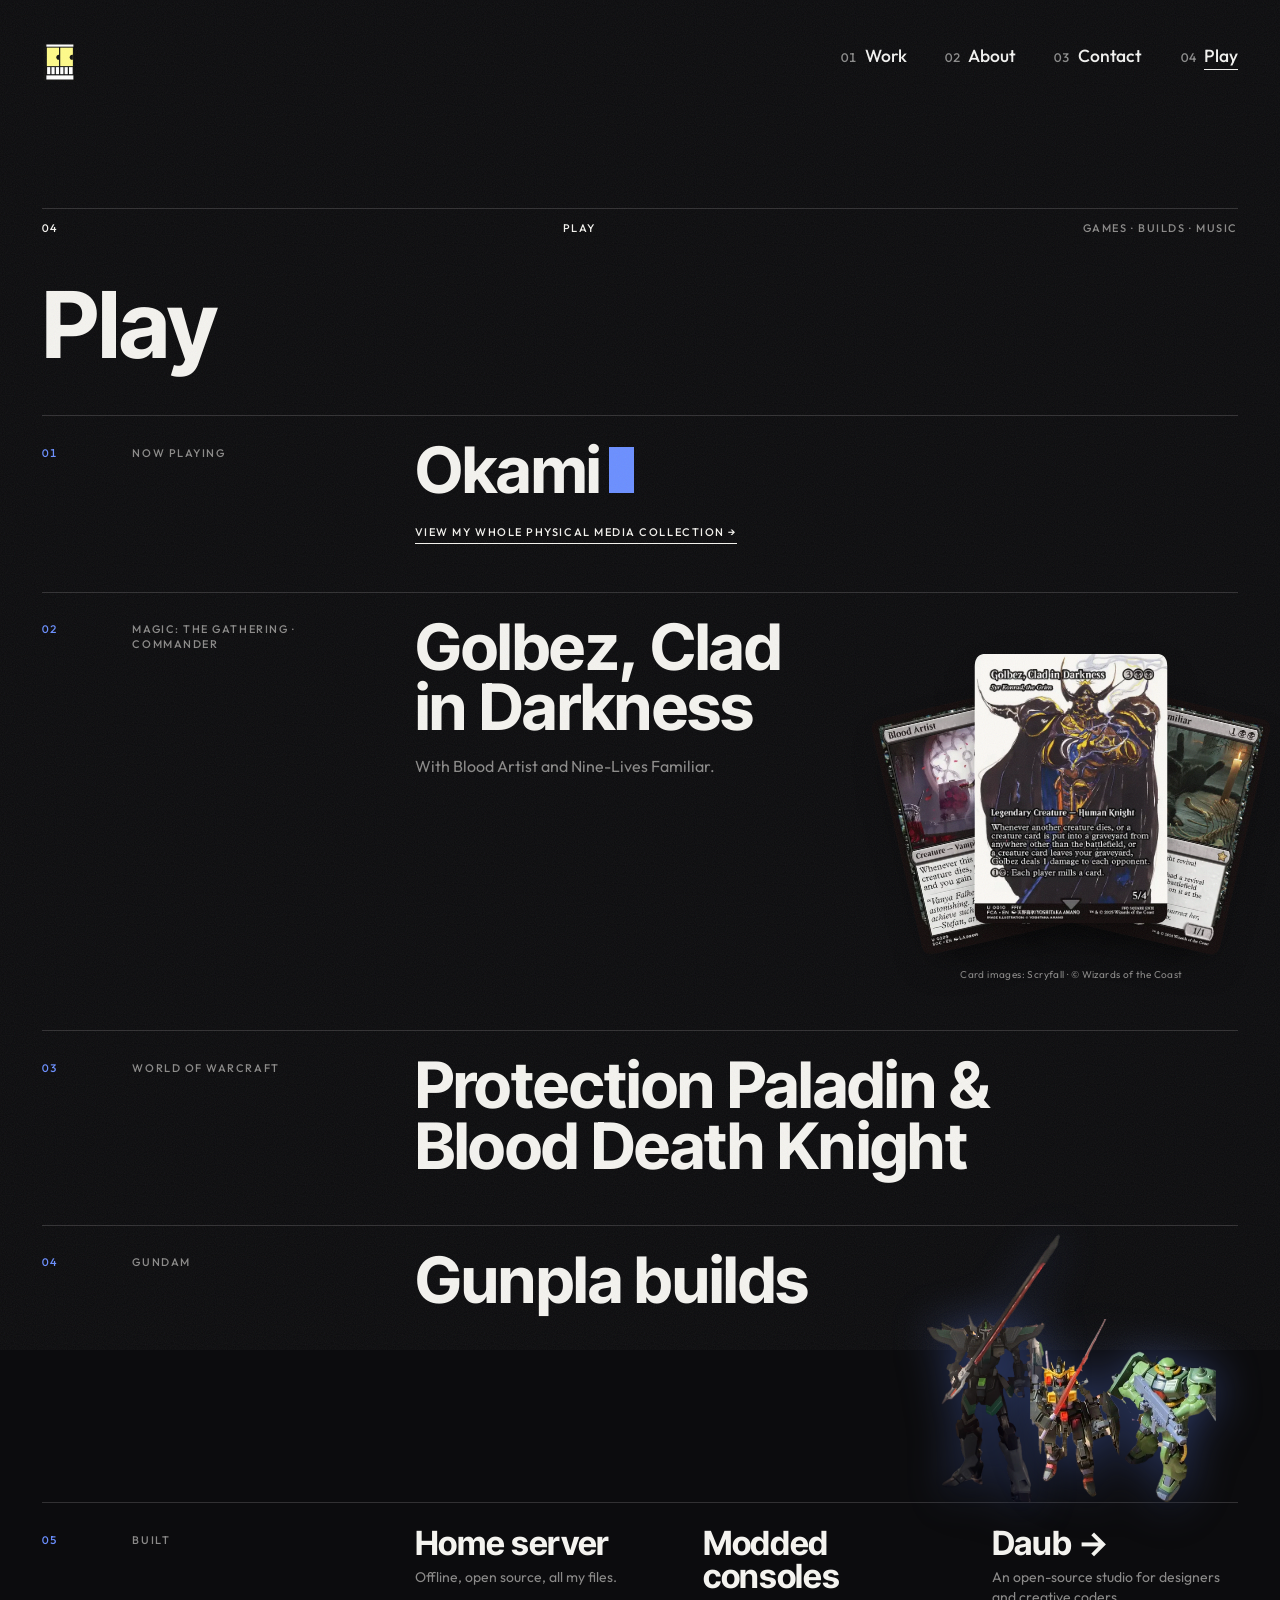
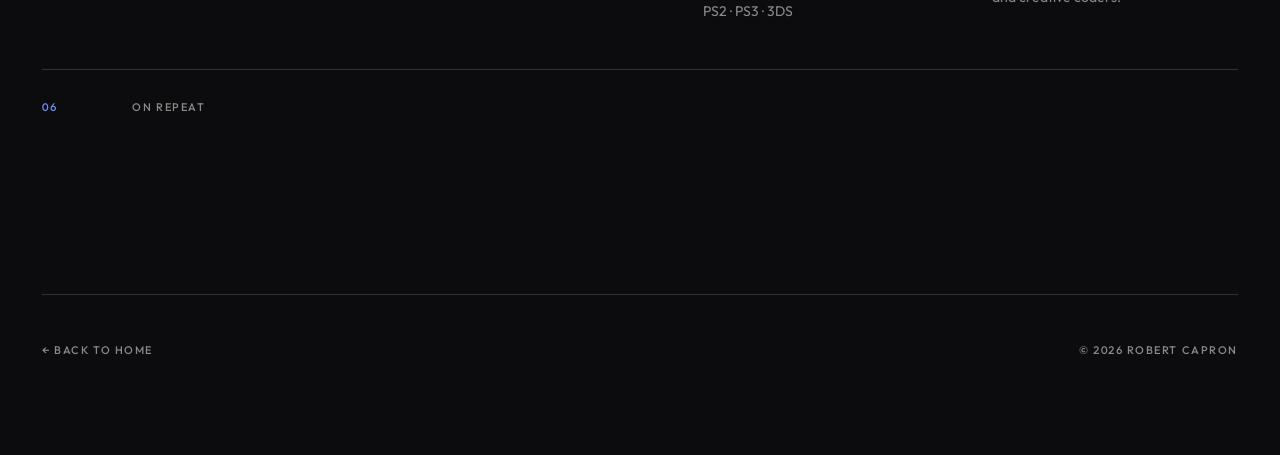
==== commit 7f94afb4: "Case studies at two speeds, even work wall, Play as a list, live field, logo that follows the cursor" ====
--- a/play/index.html
+++ b/play/index.html
@@ -4,19 +4,20 @@
   <meta charset="UTF-8">
   <meta name="viewport" content="width=device-width, initial-scale=1.0">
   <title>Play — Robert Capron</title>
-  <meta name="description" content="Games, ranks and things Robert Capron has built: Overwatch, WoW, Fortnite, a home server, modded consoles and Daub.">
+  <meta name="description" content="What Robert Capron plays and builds: Magic, World of Warcraft, Gunpla, a home server, modded consoles and Daub.">
   <meta name="theme-color" content="#0c0c0e">
   <link rel="icon" href="/favicon.svg" type="image/svg+xml">
   <link rel="apple-touch-icon" href="/apple-touch-icon.png">
   <meta property="og:type" content="website">
   <meta property="og:title" content="Play — Robert Capron">
-  <meta property="og:description" content="Games, ranks and things I've built.">
-  <meta property="og:image" content="/og-image.png">
+  <meta property="og:description" content="What I play and build: Magic, WoW, Gunpla, a home server and more.">
+  <meta property="og:url" content="https://robart.nom.co/play/">
+  <meta property="og:image" content="https://robart.nom.co/og-image.png">
   <meta name="twitter:card" content="summary_large_image">
   <link rel="preconnect" href="https://fonts.googleapis.com">
   <link rel="preconnect" href="https://fonts.gstatic.com" crossorigin>
   <link href="https://fonts.googleapis.com/css2?family=Outfit:wght@400;500;700&family=Inter+Tight:wght@600;700&display=swap" rel="stylesheet">
-  <link rel="stylesheet" href="/styles.css?v=20261110">
+  <link rel="stylesheet" href="/styles.css?v=20261113b">
 </head>
 <body>
   <div id="grain" aria-hidden="true"></div>
@@ -36,57 +37,72 @@
     <div class="sec-bar micro"><span class="num">04</span><span>Play</span><span class="muted">Games · Builds · Music</span></div>
     <h1 class="sec-title display">Play</h1>
 
-    <div class="bento">
-      <!-- Magic: commander + two synergy cards, fanned -->
-      <article class="tile t-magic">
-        <div class="t-text">
-          <span class="micro">Magic: The Gathering · Commander</span>
+    <!-- one numbered list, same hairline + index pattern as the rest of the site -->
+    <ol class="play-list">
+      <li class="play-row">
+        <span class="pr-num micro num">01</span>
+        <span class="pr-label micro">Now playing</span>
+        <div class="pr-main">
+          <h2 class="display">Okami<span class="cursor" aria-hidden="true"></span></h2>
+          <a class="pr-link micro" href="https://shelf.robart.nom.co" target="_blank" rel="noopener">View my whole physical media collection →</a>
+        </div>
+      </li>
+
+      <li class="play-row has-media">
+        <span class="pr-num micro num">02</span>
+        <span class="pr-label micro">Magic: The Gathering · Commander</span>
+        <div class="pr-main">
           <h2 class="display">Golbez, Clad in Darkness</h2>
+          <p class="pr-note">With Blood Artist and Nine-Lives Familiar.</p>
         </div>
-        <div class="fan" aria-label="Golbez, Clad in Darkness with Blood Artist and Nine-Lives Familiar">
-          <img src="/play/magic/blood-artist.webp" alt="Blood Artist, a Magic: The Gathering creature card" width="488" height="680" loading="lazy">
-          <img src="/play/magic/nine-lives-familiar.webp" alt="Nine-Lives Familiar, a Magic: The Gathering creature card" width="488" height="680" loading="lazy">
-          <img class="cmdr" src="/play/magic/golbez-commander.webp" alt="Golbez, Clad in Darkness, a Magic: The Gathering legendary creature card with Syr Konrad, the Grim alternate art" width="488" height="680" loading="lazy">
+        <div class="pr-media">
+          <div class="fan" aria-label="Golbez, Clad in Darkness with Blood Artist and Nine-Lives Familiar">
+            <img src="/play/magic/blood-artist.webp" alt="Blood Artist, a Magic: The Gathering creature card" width="488" height="680" loading="lazy" decoding="async">
+            <img src="/play/magic/nine-lives-familiar.webp" alt="Nine-Lives Familiar, a Magic: The Gathering creature card" width="488" height="680" loading="lazy" decoding="async">
+            <img class="cmdr" src="/play/magic/golbez-commander.webp" alt="Golbez, Clad in Darkness, a Magic: The Gathering legendary creature card with Syr Konrad, the Grim alternate art" width="488" height="680" loading="lazy" decoding="async">
+          </div>
+          <p class="credit">Card images: Scryfall · © Wizards of the Coast</p>
         </div>
-        <p class="credit micro">Card images: Scryfall · © Wizards of the Coast</p>
-      </article>
+      </li>
 
-      <article class="tile t-okami">
-        <span class="micro">Now playing</span>
-        <h2 class="display">Okami<span class="cursor" aria-hidden="true"></span></h2>
-        <a class="btn micro" href="https://shelf.robart.nom.co" target="_blank" rel="noopener">View my whole physical media collection →</a>
-      </article>
+      <li class="play-row">
+        <span class="pr-num micro num">03</span>
+        <span class="pr-label micro">World of Warcraft</span>
+        <div class="pr-main">
+          <h2 class="display">Protection Paladin &amp; Blood Death Knight</h2>
+        </div>
+      </li>
 
-      <article class="tile t-wow">
-        <span class="micro">World of Warcraft</span>
-        <h2 class="display">Protection Paladin &amp; Blood Death Knight</h2>
-      </article>
-
-      <article class="tile t-gundam">
-        <div class="g-text">
-          <span class="micro">Gundam</span>
+      <li class="play-row has-media stands">
+        <span class="pr-num micro num">04</span>
+        <span class="pr-label micro">Gundam</span>
+        <div class="pr-main">
           <h2 class="display">Gunpla builds</h2>
         </div>
-        <div class="g-figs" aria-label="Two of my Gunpla builds">
-          <img class="g-black" src="/gunpla/black.webp?v=2" alt="A black and green Gundam build holding a long red-and-black beam lance" width="488" height="984" loading="lazy">
-          <img class="g-duo" src="/gunpla/duo.webp?v=2" alt="Two Gunpla builds side by side: a yellow-and-gray Gundam with a pink beam saber next to a green Zaku holding a rifle" width="360" height="354" loading="lazy">
+        <div class="pr-media g-figs" aria-label="Two of my Gunpla builds">
+          <img class="g-black" src="/gunpla/black.webp?v=2" alt="A black and green Gundam build holding a long red-and-black beam lance" width="488" height="984" loading="lazy" decoding="async">
+          <img class="g-duo" src="/gunpla/duo.webp?v=2" alt="Two Gunpla builds side by side: a yellow-and-gray Gundam with a pink beam saber next to a green Zaku holding a rifle" width="360" height="354" loading="lazy" decoding="async">
         </div>
-      </article>
+      </li>
 
-      <article class="tile t-built">
-        <span class="micro">Built</span>
-        <ul class="mini">
-          <li><span class="ico"><svg class="px" viewBox="0 0 12 12" shape-rendering="crispEdges" fill="#6b8fff" aria-hidden="true"><rect x="0" y="1" width="1" height="1"/><rect x="1" y="1" width="1" height="1"/><rect x="2" y="1" width="1" height="1"/><rect x="3" y="1" width="1" height="1"/><rect x="4" y="1" width="1" height="1"/><rect x="5" y="1" width="1" height="1"/><rect x="6" y="1" width="1" height="1"/><rect x="7" y="1" width="1" height="1"/><rect x="8" y="1" width="1" height="1"/><rect x="9" y="1" width="1" height="1"/><rect x="10" y="1" width="1" height="1"/><rect x="11" y="1" width="1" height="1"/><rect x="0" y="2" width="1" height="1"/><rect x="2" y="2" width="1" height="1"/><rect x="4" y="2" width="1" height="1"/><rect x="5" y="2" width="1" height="1"/><rect x="6" y="2" width="1" height="1"/><rect x="7" y="2" width="1" height="1"/><rect x="8" y="2" width="1" height="1"/><rect x="9" y="2" width="1" height="1"/><rect x="10" y="2" width="1" height="1"/><rect x="11" y="2" width="1" height="1"/><rect x="0" y="3" width="1" height="1"/><rect x="1" y="3" width="1" height="1"/><rect x="2" y="3" width="1" height="1"/><rect x="3" y="3" width="1" height="1"/><rect x="4" y="3" width="1" height="1"/><rect x="5" y="3" width="1" height="1"/><rect x="6" y="3" width="1" height="1"/><rect x="7" y="3" width="1" height="1"/><rect x="8" y="3" width="1" height="1"/><rect x="9" y="3" width="1" height="1"/><rect x="10" y="3" width="1" height="1"/><rect x="11" y="3" width="1" height="1"/><rect x="0" y="5" width="1" height="1"/><rect x="1" y="5" width="1" height="1"/><rect x="2" y="5" width="1" height="1"/><rect x="3" y="5" width="1" height="1"/><rect x="4" y="5" width="1" height="1"/><rect x="5" y="5" width="1" height="1"/><rect x="6" y="5" width="1" height="1"/><rect x="7" y="5" width="1" height="1"/><rect x="8" y="5" width="1" height="1"/><rect x="9" y="5" width="1" height="1"/><rect x="10" y="5" width="1" height="1"/><rect x="11" y="5" width="1" height="1"/><rect x="0" y="6" width="1" height="1"/><rect x="2" y="6" width="1" height="1"/><rect x="4" y="6" width="1" height="1"/><rect x="5" y="6" width="1" height="1"/><rect x="6" y="6" width="1" height="1"/><rect x="7" y="6" width="1" height="1"/><rect x="8" y="6" width="1" height="1"/><rect x="9" y="6" width="1" height="1"/><rect x="10" y="6" width="1" height="1"/><rect x="11" y="6" width="1" height="1"/><rect x="0" y="7" width="1" height="1"/><rect x="1" y="7" width="1" height="1"/><rect x="2" y="7" width="1" height="1"/><rect x="3" y="7" width="1" height="1"/><rect x="4" y="7" width="1" height="1"/><rect x="5" y="7" width="1" height="1"/><rect x="6" y="7" width="1" height="1"/><rect x="7" y="7" width="1" height="1"/><rect x="8" y="7" width="1" height="1"/><rect x="9" y="7" width="1" height="1"/><rect x="10" y="7" width="1" height="1"/><rect x="11" y="7" width="1" height="1"/><rect x="0" y="9" width="1" height="1"/><rect x="1" y="9" width="1" height="1"/><rect x="2" y="9" width="1" height="1"/><rect x="3" y="9" width="1" height="1"/><rect x="4" y="9" width="1" height="1"/><rect x="5" y="9" width="1" height="1"/><rect x="6" y="9" width="1" height="1"/><rect x="7" y="9" width="1" height="1"/><rect x="8" y="9" width="1" height="1"/><rect x="9" y="9" width="1" height="1"/><rect x="10" y="9" width="1" height="1"/><rect x="11" y="9" width="1" height="1"/><rect x="0" y="10" width="1" height="1"/><rect x="2" y="10" width="1" height="1"/><rect x="4" y="10" width="1" height="1"/><rect x="5" y="10" width="1" height="1"/><rect x="6" y="10" width="1" height="1"/><rect x="7" y="10" width="1" height="1"/><rect x="8" y="10" width="1" height="1"/><rect x="9" y="10" width="1" height="1"/><rect x="10" y="10" width="1" height="1"/><rect x="11" y="10" width="1" height="1"/><rect x="0" y="11" width="1" height="1"/><rect x="1" y="11" width="1" height="1"/><rect x="2" y="11" width="1" height="1"/><rect x="3" y="11" width="1" height="1"/><rect x="4" y="11" width="1" height="1"/><rect x="5" y="11" width="1" height="1"/><rect x="6" y="11" width="1" height="1"/><rect x="7" y="11" width="1" height="1"/><rect x="8" y="11" width="1" height="1"/><rect x="9" y="11" width="1" height="1"/><rect x="10" y="11" width="1" height="1"/><rect x="11" y="11" width="1" height="1"/></svg></span><div><h3 class="display">Home server</h3><p>Offline, open source, all my files.</p></div></li>
-          <li><span class="ico"><svg class="px" viewBox="0 0 12 12" shape-rendering="crispEdges" fill="#6b8fff" aria-hidden="true"><rect x="2" y="2" width="1" height="1"/><rect x="3" y="2" width="1" height="1"/><rect x="4" y="2" width="1" height="1"/><rect x="5" y="2" width="1" height="1"/><rect x="6" y="2" width="1" height="1"/><rect x="7" y="2" width="1" height="1"/><rect x="8" y="2" width="1" height="1"/><rect x="9" y="2" width="1" height="1"/><rect x="1" y="3" width="1" height="1"/><rect x="2" y="3" width="1" height="1"/><rect x="3" y="3" width="1" height="1"/><rect x="4" y="3" width="1" height="1"/><rect x="5" y="3" width="1" height="1"/><rect x="6" y="3" width="1" height="1"/><rect x="7" y="3" width="1" height="1"/><rect x="8" y="3" width="1" height="1"/><rect x="9" y="3" width="1" height="1"/><rect x="10" y="3" width="1" height="1"/><rect x="0" y="4" width="1" height="1"/><rect x="1" y="4" width="1" height="1"/><rect x="2" y="4" width="1" height="1"/><rect x="4" y="4" width="1" height="1"/><rect x="5" y="4" width="1" height="1"/><rect x="6" y="4" width="1" height="1"/><rect x="7" y="4" width="1" height="1"/><rect x="8" y="4" width="1" height="1"/><rect x="10" y="4" width="1" height="1"/><rect x="11" y="4" width="1" height="1"/><rect x="0" y="5" width="1" height="1"/><rect x="1" y="5" width="1" height="1"/><rect x="5" y="5" width="1" height="1"/><rect x="6" y="5" width="1" height="1"/><rect x="7" y="5" width="1" height="1"/><rect x="9" y="5" width="1" height="1"/><rect x="10" y="5" width="1" height="1"/><rect x="11" y="5" width="1" height="1"/><rect x="0" y="6" width="1" height="1"/><rect x="1" y="6" width="1" height="1"/><rect x="2" y="6" width="1" height="1"/><rect x="4" y="6" width="1" height="1"/><rect x="5" y="6" width="1" height="1"/><rect x="6" y="6" width="1" height="1"/><rect x="7" y="6" width="1" height="1"/><rect x="8" y="6" width="1" height="1"/><rect x="9" y="6" width="1" height="1"/><rect x="10" y="6" width="1" height="1"/><rect x="11" y="6" width="1" height="1"/><rect x="0" y="7" width="1" height="1"/><rect x="1" y="7" width="1" height="1"/><rect x="2" y="7" width="1" height="1"/><rect x="3" y="7" width="1" height="1"/><rect x="4" y="7" width="1" height="1"/><rect x="5" y="7" width="1" height="1"/><rect x="6" y="7" width="1" height="1"/><rect x="7" y="7" width="1" height="1"/><rect x="8" y="7" width="1" height="1"/><rect x="9" y="7" width="1" height="1"/><rect x="10" y="7" width="1" height="1"/><rect x="11" y="7" width="1" height="1"/><rect x="1" y="8" width="1" height="1"/><rect x="2" y="8" width="1" height="1"/><rect x="3" y="8" width="1" height="1"/><rect x="4" y="8" width="1" height="1"/><rect x="7" y="8" width="1" height="1"/><rect x="8" y="8" width="1" height="1"/><rect x="9" y="8" width="1" height="1"/><rect x="10" y="8" width="1" height="1"/><rect x="1" y="9" width="1" height="1"/><rect x="2" y="9" width="1" height="1"/><rect x="3" y="9" width="1" height="1"/><rect x="8" y="9" width="1" height="1"/><rect x="9" y="9" width="1" height="1"/><rect x="10" y="9" width="1" height="1"/><rect x="2" y="10" width="1" height="1"/><rect x="3" y="10" width="1" height="1"/><rect x="8" y="10" width="1" height="1"/><rect x="9" y="10" width="1" height="1"/></svg></span><div><h3 class="display">Modded consoles</h3><p>PS2 · PS3 · 3DS</p></div></li>
-          <li><span class="ico"><svg class="px weave" viewBox="0 0 19 19" shape-rendering="crispEdges" fill="#6b8fff" aria-hidden="true"><rect x="0" y="0" width="4" height="4" fill-opacity="0.28"/><rect x="5" y="0" width="4" height="4"/><rect x="10" y="0" width="4" height="4" fill-opacity="0.28"/><rect x="15" y="0" width="4" height="4"/><rect x="0" y="5" width="4" height="4"/><rect x="5" y="5" width="4" height="4" fill-opacity="0.28"/><rect x="10" y="5" width="4" height="4"/><rect x="15" y="5" width="4" height="4" fill-opacity="0.28"/><rect x="0" y="10" width="4" height="4" fill-opacity="0.28"/><rect x="5" y="10" width="4" height="4"/><rect x="10" y="10" width="4" height="4" fill-opacity="0.28"/><rect x="15" y="10" width="4" height="4"/><rect x="0" y="15" width="4" height="4"/><rect x="5" y="15" width="4" height="4" fill-opacity="0.28"/><rect x="10" y="15" width="4" height="4"/><rect x="15" y="15" width="4" height="4" fill-opacity="0.28"/></svg></span><div><h3 class="display"><a href="https://daubdesign.app" target="_blank" rel="noopener">Daub →</a></h3><p>An open-source studio for designers and creative coders.</p></div></li>
+      <li class="play-row">
+        <span class="pr-num micro num">05</span>
+        <span class="pr-label micro">Built</span>
+        <ul class="pr-main built">
+          <li><h3 class="display">Home server</h3><p>Offline, open source, all my files.</p></li>
+          <li><h3 class="display">Modded consoles</h3><p>PS2 · PS3 · 3DS</p></li>
+          <li><h3 class="display"><a href="https://daubdesign.app" target="_blank" rel="noopener">Daub →</a></h3><p>An open-source studio for designers and creative coders.</p></li>
         </ul>
-      </article>
+      </li>
 
-      <article class="tile t-music">
-        <span class="micro">On repeat</span>
-        <iframe title="Spotify: Land of 1000 Chances" src="https://open.spotify.com/embed/album/6uHaZbJuGdmOIrNreTWXYC?utm_source=generator&theme=0" width="100%" height="152" frameborder="0" allow="autoplay; clipboard-write; encrypted-media; fullscreen; picture-in-picture" loading="lazy"></iframe>
-      </article>
-    </div>
+      <li class="play-row">
+        <span class="pr-num micro num">06</span>
+        <span class="pr-label micro">On repeat</span>
+        <div class="pr-main">
+          <iframe title="Spotify: Land of 1000 Chances" src="https://open.spotify.com/embed/album/6uHaZbJuGdmOIrNreTWXYC?utm_source=generator&theme=0" width="100%" height="152" frameborder="0" allow="autoplay; clipboard-write; encrypted-media; fullscreen; picture-in-picture" loading="lazy"></iframe>
+        </div>
+      </li>
+    </ol>
 
     <div class="play-foot micro num">
       <a href="/">← Back to home</a>
--- a/styles.css
+++ b/styles.css
@@ -191,18 +191,14 @@
 /* ── WORK — the poster wall ── */
 .wall {
   display: grid; grid-template-columns: repeat(var(--cols, 3), minmax(0, 1fr));
-  gap: var(--xxl) var(--gutter); margin-top: var(--xl);
-  max-width: calc(var(--cols, 3) * 440px + (var(--cols, 3) - 1) * var(--gutter));
+  gap: var(--xl) var(--gutter); margin-top: var(--xl); max-width: 1900px;
 }
 .card { position: relative; cursor: pointer; outline: none; }
-.card:nth-child(3n+2) { margin-top: var(--xxl); }
-.card:nth-child(3n+3) { margin-top: var(--xl); }
 .card-poster {
   position: relative; aspect-ratio: 3 / 4; background: #fff; overflow: hidden;
   box-shadow: 0 0 0 1px var(--rule);
   transition: transform 0.5s cubic-bezier(.2,.8,.2,1), box-shadow 0.5s;
 }
-.card:nth-child(4n+2) .card-poster { aspect-ratio: 4 / 5; }
 .card:hover .card-poster, .card:focus-visible .card-poster {
   transform: translateY(-6px);
   box-shadow: 0 28px 56px -28px rgba(12,12,14,0.35), 0 0 0 1px var(--rule);
@@ -284,12 +280,16 @@
 /* ── CONTACT — pixel field ── */
 #contact { position: relative; z-index: 2; min-height: 100vh; min-height: 100svh; overflow: hidden; }
 #pixels { position: absolute; inset: 0; width: 100%; height: 100%; display: block; }
+/* the live field (script.js: CONTACT FIELD) is one canvas behind About and Contact; top/height set in script.js */
+#pixels.live-field { inset: auto; left: 0; z-index: 1; pointer-events: none; }
 .contact-ui {
   position: relative; z-index: 2; min-height: inherit; pointer-events: none;
   display: flex; flex-direction: column; justify-content: space-between; gap: var(--xl);
   padding: var(--xxl) var(--gutter) var(--gutter);
 }
-.contact-ui h2 { font-size: clamp(56px, 10vw, 180px); line-height: 0.86; letter-spacing: -0.01em; margin-top: var(--xl); color: var(--paper); mix-blend-mode: difference; }
+.contact-ui h2 { font-size: clamp(56px, 10vw, 180px); line-height: 0.86; letter-spacing: -0.01em; color: var(--paper); mix-blend-mode: difference; }
+/* headline and links as one group, centred between the section bar and the legal line */
+.contact-main { display: flex; flex-direction: column; align-items: center; gap: var(--xl); }
 .contact-links { display: flex; flex-wrap: wrap; justify-content: center; gap: var(--s); pointer-events: auto; }
 .contact-links a {
   display: inline-flex; gap: var(--s); align-items: center; text-decoration: none;
@@ -300,7 +300,6 @@
 .contact-links svg { width: 22px; height: 22px; flex-shrink: 0; }
 /* icon-only circles */
 .contact-links a { width: 52px; height: 52px; padding: 0; border-radius: 50%; justify-content: center; }
-.contact-links { margin-bottom: var(--lg); }
 .contact-foot { display: flex; flex-direction: column; align-items: center; text-align: center; gap: 6px; padding-top: 12px; border-top: 1px solid var(--rule); color: var(--muted); }
 /* big centered footer: headline, icons and legal line share one centre axis */
 .contact-ui { align-items: center; text-align: center; }
@@ -310,53 +309,87 @@
 /* rotating word in the contact headline (drawn on a canvas by script.js) */
 .swap { display: inline-block; position: relative; }
 
-/* ── CASE STUDY — circle reveal from the click point ── */
+/* ── CASE STUDY — circle reveal from the click point (markup: case.js) ──
+   Two reading speeds on one screen: the pinned side column is the skim layer
+   (summary, facts, chapters); the body is the full read. */
 #case {
-  position: fixed; inset: 0; z-index: 70; background: var(--paper); overflow-y: auto;
+  position: fixed; inset: 0; z-index: 70; background: var(--paper); overflow-y: auto; overscroll-behavior: contain;
   /* always a light sheet, whatever the page behind it is doing */
-  --fg: var(--ink); --muted: rgba(12,12,14,0.5); --rule: rgba(12,12,14,0.14); color: var(--ink);
+  --fg: var(--ink); --muted: rgba(12,12,14,0.55); --rule: rgba(12,12,14,0.14); color: var(--ink);
   clip-path: circle(0px at var(--cx, 50%) var(--cy, 50%));
   transition: clip-path 0.75s cubic-bezier(.7,0,.2,1); visibility: hidden;
 }
 #case.open { clip-path: circle(150vmax at var(--cx, 50%) var(--cy, 50%)); visibility: visible; }
 #case.closing { visibility: visible; }
-.case-inner { display: grid; grid-template-columns: 5fr 7fr; min-height: 100vh; }
-.case-media { position: sticky; top: 0; height: 100vh; background: #fff center / cover no-repeat; border-right: 1px solid var(--rule); overflow: hidden; }
-.case-media img { position: absolute; inset: var(--xl); width: calc(100% - 2 * var(--xl)); height: calc(100% - 2 * var(--xl)); object-fit: contain; }
-.case-body { padding: calc(var(--xxl) + var(--m)) var(--gutter) var(--xxl) calc(var(--gutter) * 1.5); max-width: 860px; }
+#case [hidden] { display: none !important; }
+.case-inner { display: grid; grid-template-columns: minmax(300px, 4fr) 8fr; min-height: 100vh; }
+
+/* skim layer */
+.case-side {
+  position: sticky; top: 0; height: 100vh; height: 100dvh; overflow-y: auto; scrollbar-width: thin;
+  display: flex; flex-direction: column; align-items: flex-start;
+  padding: calc(var(--xxl) - 8px) var(--gutter) var(--lg); border-right: 1px solid var(--rule);
+}
+.case-side > * { width: 100%; }
 .case-kicker { display: flex; gap: var(--m); align-items: baseline; padding-top: 12px; border-top: 1px solid var(--rule); }
 .case-kicker .n { color: var(--blue); }
-#case-title { font-size: var(--fs-h2); margin: var(--xl) 0 var(--lg); }
-#case-tag { display: inline-block; background: var(--swirl); padding: 2px 8px; margin-bottom: var(--lg); }
-#case-desc { margin-top: var(--lg); }
-#case-desc p { font-size: 18px; line-height: 1.6; max-width: 60ch; }
-#case-desc p + p { margin-top: 1.1em; }
-#case-desc > p:first-child { font-size: var(--fs-lead); line-height: 1.35; letter-spacing: -0.01em; max-width: 34ch; margin-bottom: var(--lg); }
-/* facts row — role / timeline / client / scope */
-.case-meta { display: grid; grid-template-columns: repeat(auto-fit, minmax(150px, 1fr)); column-gap: var(--lg); margin: var(--xl) 0 0; border-top: 1px solid var(--rule); }
-.case-meta div { display: grid; gap: 6px; align-content: start; padding: 12px 0 var(--m); border-bottom: 1px solid var(--rule); }
-.case-meta dt { color: var(--muted); }
-.case-meta dd { font-size: var(--fs-body); line-height: 1.35; }
+#case-title { font-size: clamp(40px, 4.6vw, 80px); margin: var(--lg) 0 var(--m); }
+#case-tag { width: auto; background: var(--swirl); padding: 2px 8px; margin-bottom: var(--m); }
+.case-summary { font-size: clamp(17px, 1.35vw, 21px); line-height: 1.38; letter-spacing: -0.005em; max-width: 34ch; }
+.case-facts { margin-top: var(--lg); border-top: 1px solid var(--rule); }
+.case-facts div { display: grid; grid-template-columns: 5.5em 1fr; gap: var(--m); padding: 9px 0; border-bottom: 1px solid var(--rule); }
+.case-facts dt { color: var(--muted); padding-top: 0.3em; }
+.case-facts dd { font-size: var(--fs-small); line-height: 1.4; }
+/* chapters: where you are, and a jump to anywhere */
+.case-chapters { margin-top: auto; padding-top: var(--xl); }
+.case-chapters-list { display: grid; }
+.case-chapters a {
+  display: grid; grid-template-columns: 2.4em 1fr; align-items: baseline; padding: 5px 0;
+  font-size: var(--fs-small); line-height: 1.3; text-decoration: none; color: var(--muted); transition: color 0.2s;
+}
+.case-chapters a .num { font-size: var(--fs-micro); letter-spacing: 0.1em; }
+.case-chapters a:hover, .case-chapters a:focus-visible { color: var(--ink); }
+.case-chapters a:focus-visible { outline: 2px solid var(--blue); outline-offset: 2px; }
+.case-chapters a[aria-current] { color: var(--ink); font-weight: 500; }
+.case-chapters a[aria-current] .num { color: var(--blue); }
+.case-chapters a .lbl { justify-self: start; }
+.case-chapters a[aria-current] .lbl { box-shadow: inset 0 -0.5em 0 rgba(107,143,255,0.45); }
+
+/* full read */
+.case-body { min-width: 0; max-width: 1180px; padding: calc(var(--xxl) - 8px) var(--gutter) var(--xxl) calc(var(--gutter) * 1.25); }
+.case-cover { position: relative; }
+#case .case-cover img, #case .case-cover video { display: block; width: 100%; height: auto; max-height: 72vh; object-fit: cover; border: 1px solid var(--rule); }
+/* cut-outs and logos sit whole on a white sheet (or the project's own pattern) */
+.case-cover--contain { border: 1px solid var(--rule); background: #fff center / cover no-repeat; }
+#case .case-cover--contain img { height: min(60vh, 560px); object-fit: contain; padding: var(--xl); border: 0; }
+.case-cover--contain figcaption { padding: 0 var(--m) var(--m); }
 /* numbered sections — the same hairline + index pattern as the page's section bars */
-.case-sec { margin-top: var(--xxl); }
+.case-sec { margin-top: var(--xxl); scroll-margin-top: var(--lg); }
+#case-desc > .case-sec:first-child { margin-top: var(--xl); }
 .case-sec-bar { display: flex; gap: var(--m); align-items: baseline; padding-top: 12px; border-top: 1px solid var(--rule); }
 .case-sec-bar .num { color: var(--blue); }
 .case-sec h3 { font-family: var(--f-display); font-weight: 700; font-size: var(--fs-h3); line-height: 1.05; letter-spacing: -0.025em; margin: var(--lg) 0 var(--m); }
+/* the takeaway: read only these and you have the project */
+.case-take { font-size: var(--fs-lead); line-height: 1.28; letter-spacing: -0.012em; font-weight: 500; max-width: 30ch; margin-bottom: var(--lg); }
+.case-text p:not(.case-take) { font-size: 17px; line-height: 1.62; max-width: 60ch; color: rgba(12,12,14,0.82); }
+.case-text p:not(.case-take) + p { margin-top: 1em; }
 /* section layout variants */
-#case-desc .case-sec--statement p { font-size: var(--fs-lead); line-height: 1.3; letter-spacing: -0.01em; max-width: 26ch; }
+.case-sec--statement .case-text p:not(.case-take) { font-size: var(--fs-lead); line-height: 1.3; letter-spacing: -0.01em; max-width: 26ch; color: var(--ink); }
 .case-split { display: grid; grid-template-columns: minmax(0, 1fr) minmax(0, 1fr); gap: var(--xl); align-items: start; }
 .case-split .case-figs { margin-top: var(--lg); }
 .case-sec--media-first .case-figs { margin-top: var(--lg); }
 .case-sec--media-first .case-text h3 { margin-top: var(--lg); }
 /* label + text rows (Scope: Hardware / Content / Functionality …) */
 .case-items { margin-top: var(--lg); border-top: 1px solid var(--rule); max-width: 60ch; }
-.case-items div { display: grid; grid-template-columns: 9em 1fr; gap: var(--m); padding: 12px 0; border-bottom: 1px solid var(--rule); }
+.case-items div { display: grid; grid-template-columns: 8em 1fr; gap: var(--m); padding: 11px 0; border-bottom: 1px solid var(--rule); }
 .case-items dt { color: var(--muted); padding-top: 0.35em; }
-.case-items dd { font-size: 18px; line-height: 1.5; }
+.case-items dd { font-size: 17px; line-height: 1.5; }
 /* images — one per row, or side by side with `cols` */
-.case-figs { display: grid; grid-template-columns: repeat(var(--n, 1), minmax(0, 1fr)); gap: var(--m); margin-top: var(--lg); }
-.case-fig img { width: 100%; border: 1px solid var(--rule); }
-/* placeholders — swap for real images/text later */
+.case-figs { display: grid; grid-template-columns: repeat(var(--n, 1), minmax(0, 1fr)); gap: var(--lg) var(--m); margin-top: var(--lg); align-items: start; }
+.case-fig img, .case-fig video { width: 100%; height: auto; border: 1px solid var(--rule); }
+.case-fig video { display: block; aspect-ratio: 16/9; object-fit: cover; background: var(--rule); }
+.case-fig figcaption { margin-top: var(--s); color: var(--muted); font-size: var(--fs-small); line-height: 1.45; }
+/* placeholders — only with ?draft=1 */
 .case-ph {
   display: flex; flex-direction: column; justify-content: space-between; gap: var(--s);
   padding: var(--m); color: var(--muted);
@@ -364,10 +397,8 @@
   border: 1px dashed rgba(12,12,14,0.25);
 }
 .case-ph span:last-child { color: var(--ink); }
-#case-desc p.case-ph-text { color: var(--muted); border-left: 2px dashed rgba(12,12,14,0.25); padding-left: var(--m); }
-.case-fig figcaption { margin-top: var(--s); color: var(--muted); font-size: var(--fs-small); line-height: 1.45; }
-#case-gallery { display: grid; gap: var(--lg); margin-top: var(--xl); }
-#case-gallery .case-fig { margin-top: 0; }
+.case-text p.case-ph-text { color: var(--muted); border-left: 2px dashed rgba(12,12,14,0.25); padding-left: var(--m); }
+.case-wip { margin-top: var(--xxl); padding-top: 12px; border-top: 1px solid var(--rule); color: var(--muted); font-size: var(--fs-small); }
 /* next project — closes the loop so a reader keeps going */
 #case-next {
   display: grid; gap: var(--m); width: 100%; margin-top: var(--xxl); padding: 12px 0 0;
@@ -398,13 +429,26 @@
 /* ── RESPONSIVE ── */
 @media (max-width: 1000px) {
   .hero-vert-l { display: none; }
-  .wall { grid-template-columns: repeat(2, minmax(0, 1fr)); gap: var(--xl) var(--gutter); }
-  .card:nth-child(n) { margin-top: 0; }
-  .card:nth-child(2n) { margin-top: var(--xl); }
-  .case-inner { grid-template-columns: 1fr; }
-  .case-media { position: relative; height: 60vh; border-right: 0; border-bottom: 1px solid var(--rule); }
-  .case-body { padding: var(--xl) var(--gutter) var(--xxl); }
+  .wall { grid-template-columns: repeat(2, minmax(0, 1fr)); }
+  /* case study: the skim layer sits on top, and the chapter list becomes a strip that stays with you */
+  .case-inner { display: block; }
+  .case-side { display: contents; }
+  .case-side > * { width: auto; margin-left: var(--gutter); margin-right: var(--gutter); }
+  .case-kicker { margin-top: calc(var(--xxl) - 16px); }
+  #case-title { margin-left: var(--gutter); margin-right: var(--gutter); }
+  #case-tag { display: inline-block; }
+  .case-summary { max-width: 40ch; }
+  .case-chapters {
+    position: sticky; top: 0; z-index: 1; margin: var(--lg) 0 0; padding: 0 104px 0 0;
+    background: var(--paper); border-top: 1px solid var(--rule); border-bottom: 1px solid var(--rule);
+  }
+  .case-chapters-list { display: flex; gap: var(--lg); overflow-x: auto; scrollbar-width: none; padding: 0 var(--gutter); }
+  .case-chapters-list::-webkit-scrollbar { display: none; }
+  .case-chapters a { display: flex; gap: 6px; flex: none; padding: 13px 0; white-space: nowrap; }
+  .case-body { padding: var(--lg) var(--gutter) var(--xxl); }
   .case-split { grid-template-columns: 1fr; gap: 0; }
+  #case-close { top: 5px; right: var(--gutter); padding: 9px 12px; }
+  #case-close span { display: none; }
   .about-body { grid-template-columns: 1fr; }
   .about-media { width: 88%; margin-right: auto; }   /* room for the tilted corners */
 }
@@ -420,7 +464,8 @@
   .hero-read { text-align: left; padding-bottom: 0; }
   .hero-read .track { margin-left: 0; }
   .wall { grid-template-columns: 1fr; }
-  .card:nth-child(n) { margin-top: 0; }
+  .case-figs { grid-template-columns: repeat(var(--ns, 1), minmax(0, 1fr)); }
+  .case-items div, .case-facts div { grid-template-columns: 6em 1fr; }
   .contact-links a { width: 46px; height: 46px; }
 }
 @media (pointer: coarse) { #tag { display: none; } }
@@ -433,49 +478,24 @@
 }
 
 
-/* ── PLAY page (/play/): one board of tiles ── */
+/* ── PLAY page (/play/): one numbered list — hairline, index, label, big title, and
+   whatever goes with it at the right edge. No boxes, so nothing to line up or leave empty. ── */
 html.play { --bg: var(--ink); }
 .play { min-height: 100vh; padding-top: calc(var(--xxl) + 8px); }
-.bento { display: grid; grid-template-columns: repeat(6, minmax(0, 1fr)); gap: var(--m); margin-top: var(--xl); }
-.tile {
-  position: relative; min-width: 0; display: flex; flex-direction: column; gap: var(--m); padding: var(--lg);
-  border: 1px solid var(--rule); background: rgba(244,243,239,0.04); transition: border-color 0.2s, background 0.2s;
-}
-.tile:hover { border-color: var(--swirl); background: rgba(107,143,255,0.07); }
-.tile > .micro, .t-text > .micro { color: var(--muted); }
-.tile h2 { font-size: clamp(26px, 3vw, 44px); line-height: 1.02; }
-.t-magic  { grid-column: span 4; grid-row: span 2; display: grid; grid-template-columns: minmax(0, 1fr) minmax(220px, 320px); gap: var(--xl) var(--lg); align-items: center; }
-.t-magic h2 { font-size: clamp(32px, 4vw, 60px); margin-top: var(--s); }
-.t-okami  { grid-column: span 2; justify-content: space-between; gap: var(--m); min-height: 150px; }
-.t-okami h2 { font-size: clamp(44px, 5.5vw, 84px); }
-.t-wow    { grid-column: span 2; justify-content: space-between; min-height: 150px; }
-.t-gundam { grid-column: span 3; display: grid; grid-template-columns: minmax(0, 1fr) auto; align-items: end; gap: var(--m); min-height: 320px; overflow: hidden; }
-.g-text { display: flex; flex-direction: column; gap: var(--m); align-self: stretch; justify-content: space-between; }
-.g-text .micro:first-child { color: var(--muted); }
-.g-text h2 { margin-top: auto; margin-bottom: 4px; }
-.btn { display: inline-block; align-self: flex-start; padding: 10px 14px; border: 1px solid var(--fg); color: var(--fg); text-decoration: none; line-height: 1.3; transition: background 0.2s, color 0.2s, border-color 0.2s; }
-.btn:hover, .btn:focus-visible { background: var(--swirl); border-color: var(--swirl); color: var(--ink); outline: none; }
-.g-figs { position: relative; display: flex; align-items: flex-end; align-self: end; margin: calc(var(--lg) * -1) calc(var(--lg) * -1) calc(var(--lg) * -1) 0; }
-.g-figs img { height: auto; filter: drop-shadow(0 0 22px rgba(107,143,255,0.38)) drop-shadow(0 10px 14px rgba(0,0,0,0.45)); transition: transform 0.4s cubic-bezier(.2,.8,.2,1); }
-.g-black { width: 150px; margin-right: -34px; position: relative; z-index: 1; }
-.g-duo   { width: 210px; position: relative; z-index: 2; }
-.t-gundam:hover .g-black { transform: translateY(-6px) rotate(-2deg); }
-.t-gundam:hover .g-duo   { transform: translateY(-4px) rotate(1.5deg); }
-.t-built  { grid-column: span 3; }
-.t-music  { grid-column: 1 / -1; }
-.t-music iframe { display: block; width: 100%; border: 0; border-radius: 12px; color-scheme: normal; }
-/* the built things: three little items inside one tile */
-.mini { list-style: none; display: grid; grid-template-columns: minmax(0, 1fr); gap: var(--m); }
-.mini li { display: flex; flex-direction: row; align-items: center; gap: 16px; }
-.mini h3 { font-size: clamp(22px, 2.2vw, 32px); line-height: 1.05; }
-.mini p { margin-top: 6px; color: var(--muted); font-size: var(--fs-small); line-height: 1.4; }
-.mini a { text-decoration: none; }
-.mini a:hover, .mini a:focus-visible { color: var(--swirl); outline: none; }
-/* pixel icon tiles */
-.ico { display: grid; place-items: center; width: 52px; height: 52px; background: rgba(244,243,239,0.06); border: 1px solid var(--rule); border-radius: 12px; transition: border-color 0.2s, transform 0.2s steps(2); }
-.ico .px { width: 30px; height: 30px; }
-.ico .px.weave { width: 26px; height: 26px; }
-.mini li:hover .ico { border-color: var(--swirl); transform: translateY(-3px); }
+.play-list { list-style: none; margin-top: var(--xl); border-bottom: 1px solid var(--rule); }
+.play-row {
+  position: relative; display: grid; grid-template-columns: 3rem minmax(8rem, 15rem) minmax(0, 1fr);
+  column-gap: var(--gutter); align-items: start; padding: var(--lg) 0 var(--xl); border-top: 1px solid var(--rule);
+}
+.play-row.has-media { grid-template-columns: 3rem minmax(8rem, 15rem) minmax(0, 1fr) clamp(220px, 26vw, 380px); }
+.pr-num { color: var(--swirl); padding-top: 0.5em; }
+.pr-label { color: var(--muted); padding-top: 0.5em; }
+.pr-main { min-width: 0; }
+.pr-main h2 { font-size: clamp(34px, 5vw, 80px); line-height: 0.95; max-width: 14em; }
+.pr-note { margin-top: var(--m); color: var(--muted); max-width: 40ch; }
+.pr-link { display: inline-block; margin-top: var(--lg); color: var(--fg); text-decoration: none; background: linear-gradient(currentColor, currentColor) 0 100% / 100% 1px no-repeat; padding-bottom: 3px; transition: color 0.2s; }
+.pr-link:hover, .pr-link:focus-visible { color: var(--swirl); outline: none; }
+.play-row:hover .pr-num { color: var(--fg); }
 /* now playing: blinking pixel cursor */
 .cursor { display: inline-block; width: 0.38em; height: 0.72em; margin-left: 0.14em; background: var(--swirl); animation: cursorBlink 1.1s steps(1) infinite; }
 @keyframes cursorBlink { 0%, 55% { opacity: 1; } 56%, 100% { opacity: 0; } }
@@ -490,47 +510,48 @@
 .fan img:nth-child(1) { --r: -13deg; --x: -34%; z-index: 1; }
 .fan img:nth-child(2) { --r: 13deg;  --x: 34%;  z-index: 1; }
 .fan img.cmdr { --r: 0deg; --x: 0; z-index: 2; width: 58%; }
-.t-magic:hover .fan img:nth-child(1) { --r: -19deg; --x: -46%; }
-.t-magic:hover .fan img:nth-child(2) { --r: 19deg;  --x: 46%; }
-.t-magic:hover .fan img.cmdr { transform: translateX(-50%) translateY(-3%) scale(1.03); }
-.t-magic .credit { position: absolute; right: 16px; bottom: 10px; z-index: 3; margin: 0; font-size: 10px; color: var(--muted); opacity: 0.7; text-transform: none; letter-spacing: 0.04em; }
-.t-magic { padding-bottom: calc(var(--lg) + 26px); }
-.t-magic .fan { margin-bottom: 22px; }
-.play-foot { display: flex; justify-content: space-between; gap: var(--m); margin-top: var(--xl); padding-top: 12px; border-top: 1px solid var(--rule); color: var(--muted); }
+.play-row:hover .fan img:nth-child(1) { --r: -19deg; --x: -46%; }
+.play-row:hover .fan img:nth-child(2) { --r: 19deg;  --x: 46%; }
+.play-row:hover .fan img.cmdr { transform: translateX(-50%) translateY(-3%) scale(1.03); }
+.credit { margin-top: calc(var(--lg) + 6%); text-align: center; font-size: 10px; letter-spacing: 0.04em; color: var(--muted); }
+/* Gunpla: the builds stand on the row's bottom rule */
+.play-row.stands { padding-bottom: 0; }
+.play-row.stands .pr-main { padding-bottom: var(--xl); }
+.g-figs { display: flex; align-items: flex-end; justify-content: center; align-self: end; margin-top: calc(var(--m) * -1); }
+.g-figs img { height: auto; filter: drop-shadow(0 0 22px rgba(107,143,255,0.38)) drop-shadow(0 10px 14px rgba(0,0,0,0.45)); transition: transform 0.4s cubic-bezier(.2,.8,.2,1); transform-origin: 50% 100%; }
+.g-black { width: 40%; margin-right: -9%; position: relative; z-index: 1; }
+.g-duo   { width: 56%; position: relative; z-index: 2; }
+.play-row:hover .g-black { transform: rotate(-2deg); }
+.play-row:hover .g-duo   { transform: rotate(1.5deg); }
+/* built: three things side by side under one label */
+.built { list-style: none; display: grid; grid-template-columns: repeat(3, minmax(0, 1fr)); gap: var(--lg) var(--gutter); }
+.built h3 { font-size: clamp(24px, 2.6vw, 40px); line-height: 1; }
+.built p { margin-top: var(--s); color: var(--muted); font-size: var(--fs-small); line-height: 1.4; max-width: 26ch; }
+.built a { text-decoration: none; transition: color 0.2s; }
+.built a:hover, .built a:focus-visible { color: var(--swirl); outline: none; }
+.play-row iframe { display: block; width: 100%; max-width: 720px; border: 0; border-radius: 12px; color-scheme: normal; }
+.play-foot { display: flex; justify-content: space-between; gap: var(--m); margin-top: var(--xl); color: var(--muted); }
 .play-foot a { text-decoration: none; }
 .play-foot a:hover { color: var(--fg); }
 #nav a[aria-current="page"] .lbl { background-size: 100% 1px; }
 .about-more { display: inline-block; margin-top: var(--lg); text-decoration: none; color: var(--swirl); }
 .about-more:hover { text-decoration: underline; text-underline-offset: 4px; }
 @media (max-width: 900px) {
-  .bento { grid-template-columns: repeat(2, minmax(0, 1fr)); }
-  .t-magic { grid-column: 1 / -1; grid-row: auto; grid-template-columns: minmax(0, 1fr); }
-  .t-okami { grid-column: span 1; min-height: 130px; }
-  .t-wow { grid-column: span 1; min-height: 130px; }
-  .t-gundam, .t-built, .t-music { grid-column: 1 / -1; }
-  .fan { max-width: 320px; margin-inline: auto; }
+  /* number and label share the first line; the title and its media stack under them */
+  .play-row, .play-row.has-media { grid-template-columns: 2.4rem minmax(0, 1fr); row-gap: var(--m); padding-bottom: var(--lg); }
+  .pr-main, .pr-media { grid-column: 1 / -1; }
+  .pr-media { width: min(100%, 340px); margin-inline: auto; }
+  .play-row.stands .pr-main { padding-bottom: 0; }
+  .g-figs { margin-top: 0; }
 }
 @media (max-width: 640px) {
   .play { padding-top: calc(var(--xxl) - 8px); }
   .play .sec-bar .muted:last-child { display: none; }
   .play .sec-bar { grid-template-columns: auto 1fr; }
-  .bento { grid-template-columns: minmax(0, 1fr); gap: 12px; }
-  .t-okami, .t-wow { grid-column: 1 / -1; }
-  .t-gundam { grid-template-columns: minmax(0, 1fr); min-height: 0; }
-  .g-figs { margin: 0 calc(var(--m) * -1) calc(var(--m) * -1); justify-content: center; }
-  .g-black { width: 120px; margin-right: -28px; } .g-duo { width: 176px; }
-  .tile { padding: var(--m); }
-  .tile h2 { font-size: 24px; }
-  .t-okami h2 { font-size: 40px; }
-  .t-magic h2 { font-size: 30px; }
-  .t-okami { min-height: 110px; }
-  .mini li { gap: 14px; }
-  .ico { width: 44px; height: 44px; flex: none; }
-  .ico .px { width: 26px; height: 26px; }
-  .ico .px.weave { width: 22px; height: 22px; }
-  .fan { max-width: 260px; }
-}
-@media (prefers-reduced-motion: reduce) { .cursor { animation: none; } .fan img, .mini li:hover .ico { transition: none; transform: none; } }
+  .built { grid-template-columns: minmax(0, 1fr); gap: var(--m); }
+  .pr-media { width: min(100%, 280px); }
+}
+@media (prefers-reduced-motion: reduce) { .cursor { animation: none; } .fan img, .g-figs img { transition: none; } }
 
 /* About prints dissolve into periwinkle pixels and rebuild as the next photo (script.js: ABOUT PRINTS) */
 .about-media > canvas.print-fx { position: absolute; pointer-events: none; z-index: 3; box-shadow: 0 24px 48px -20px rgba(0,0,0,0.6), 0 2px 6px rgba(0,0,0,0.25); transition: none; }
